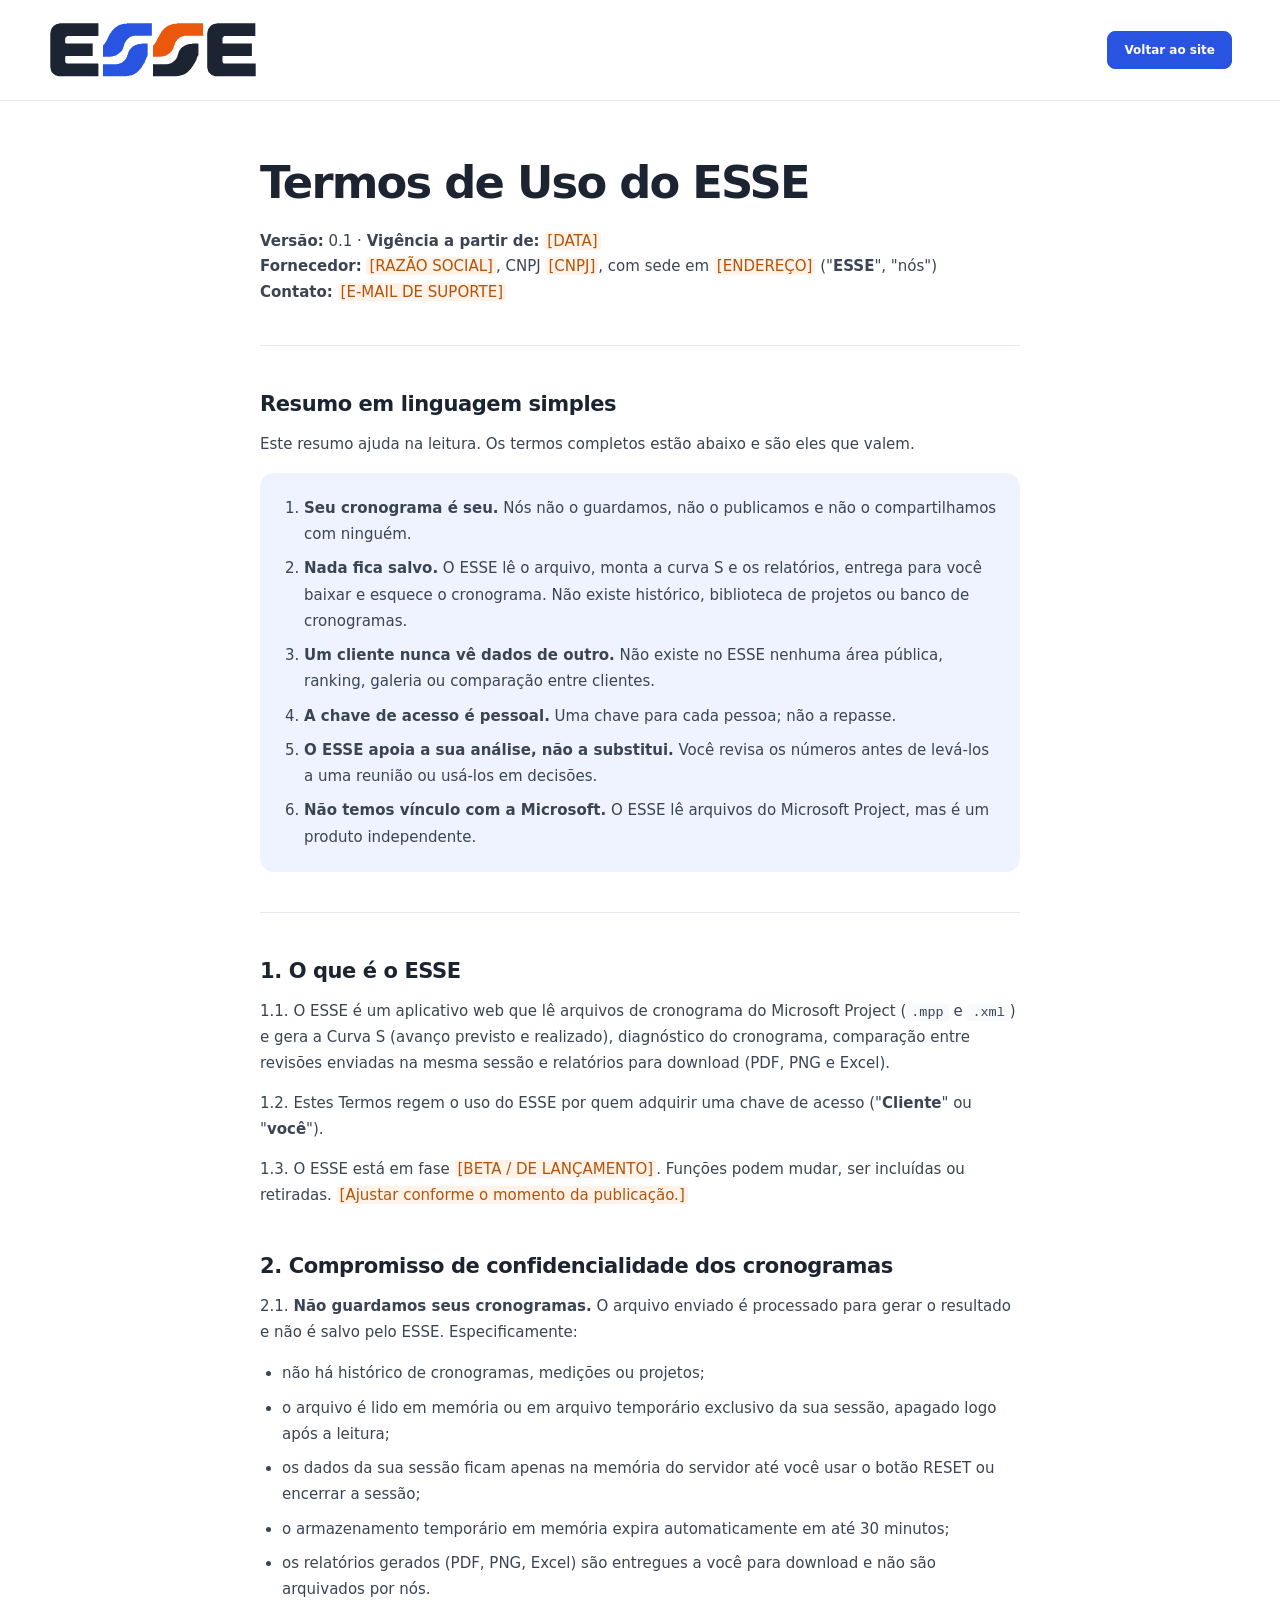
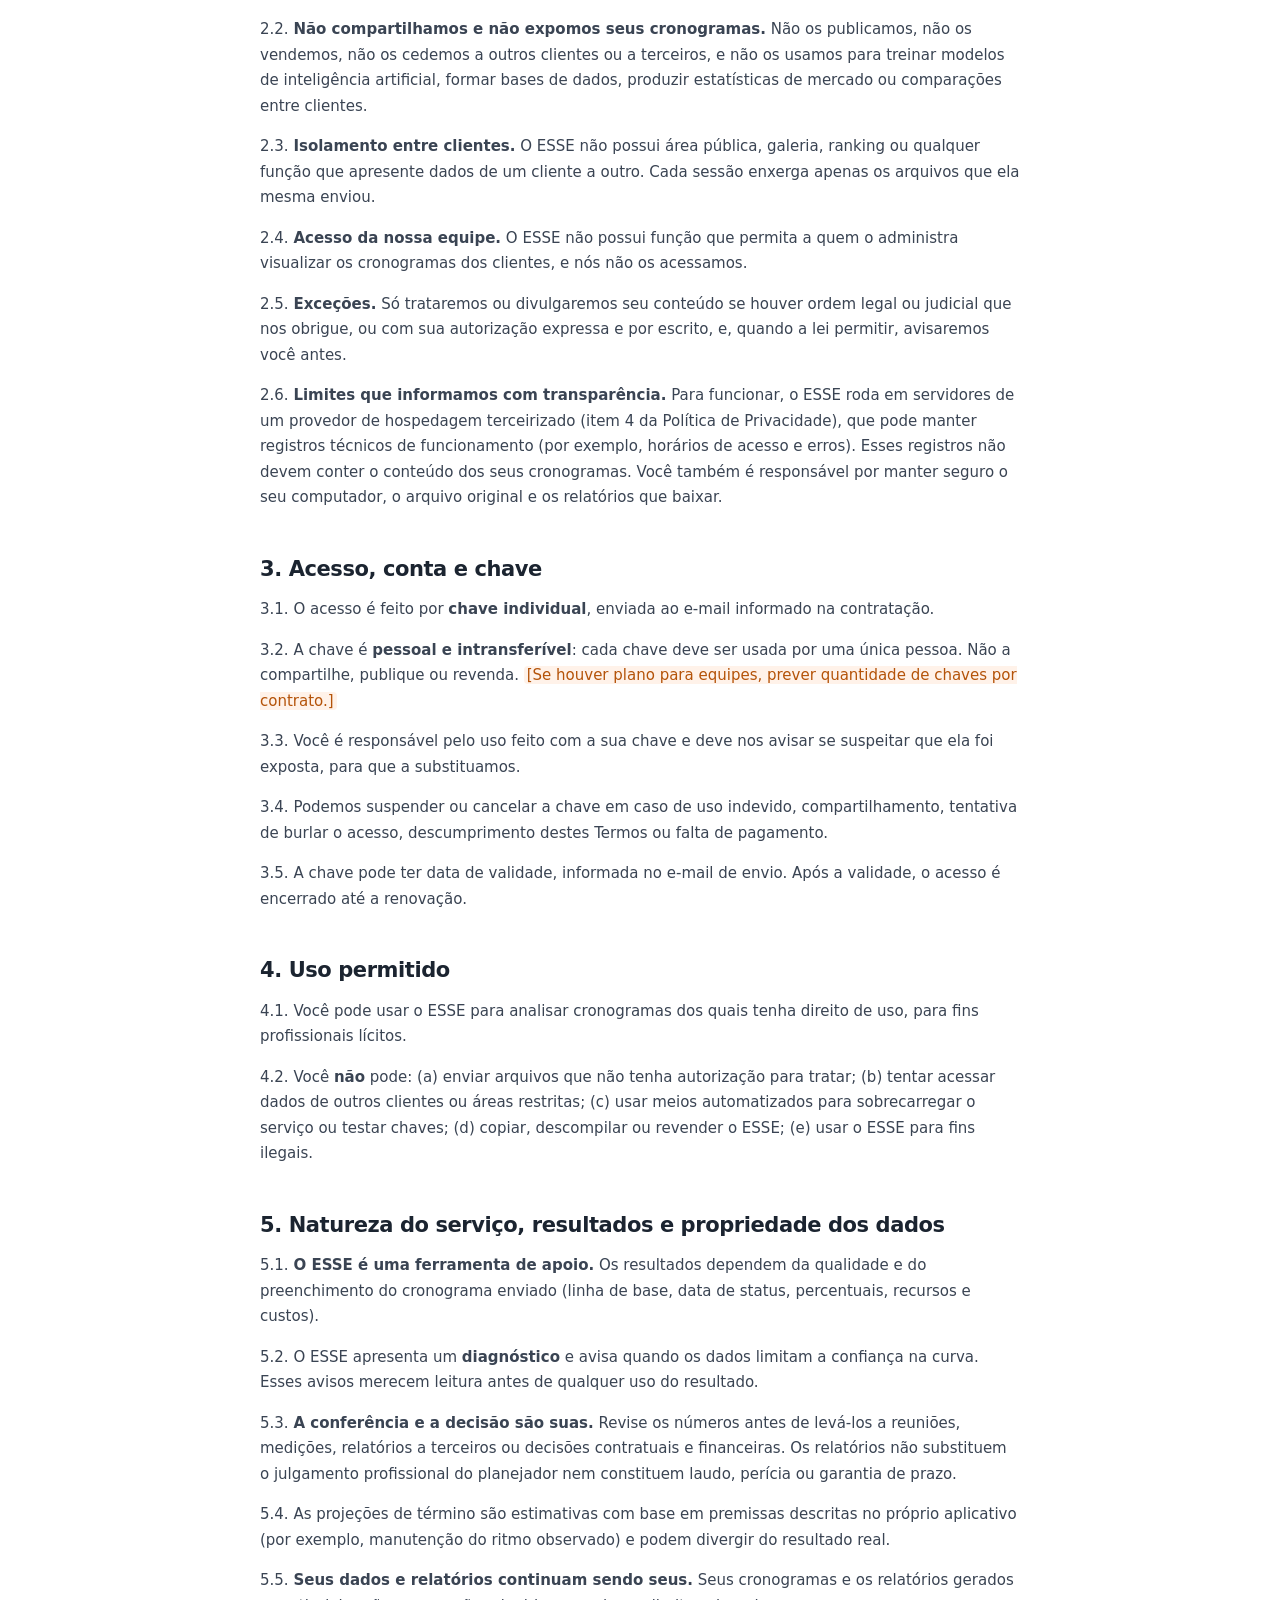
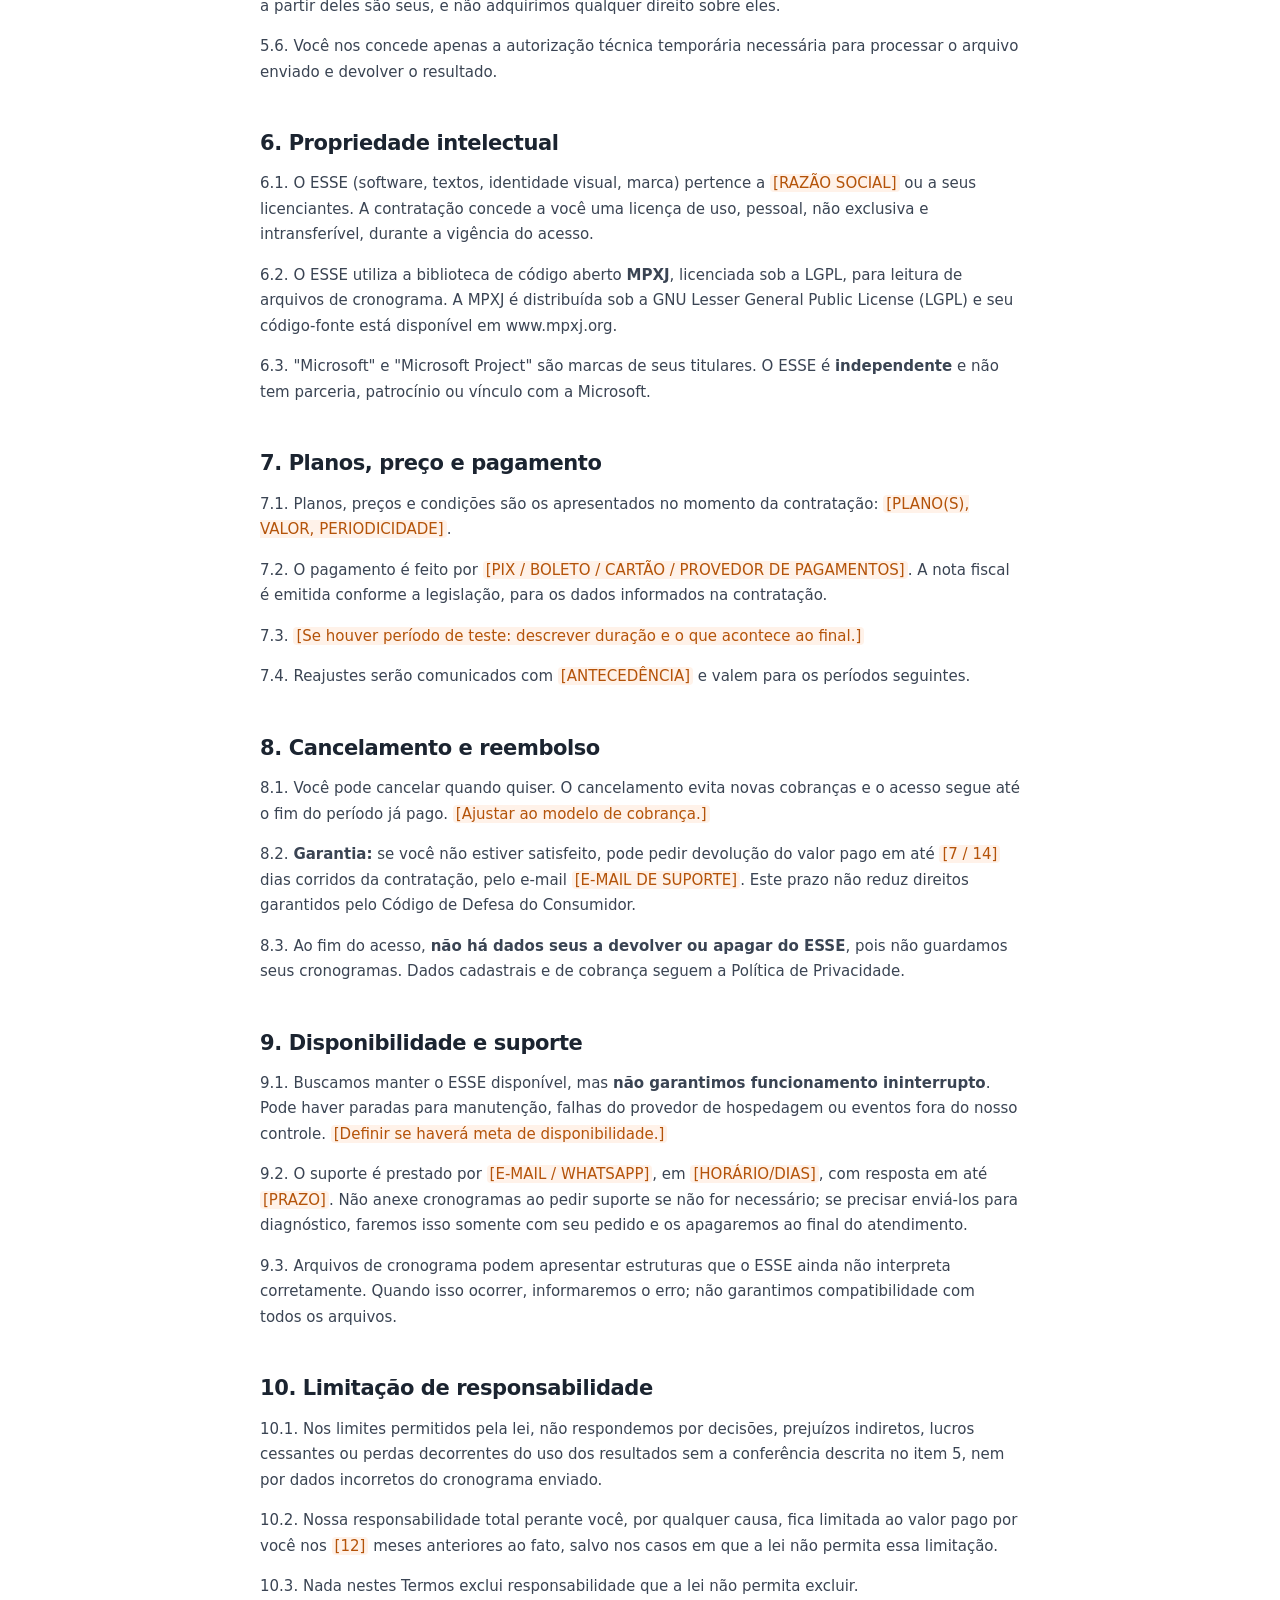
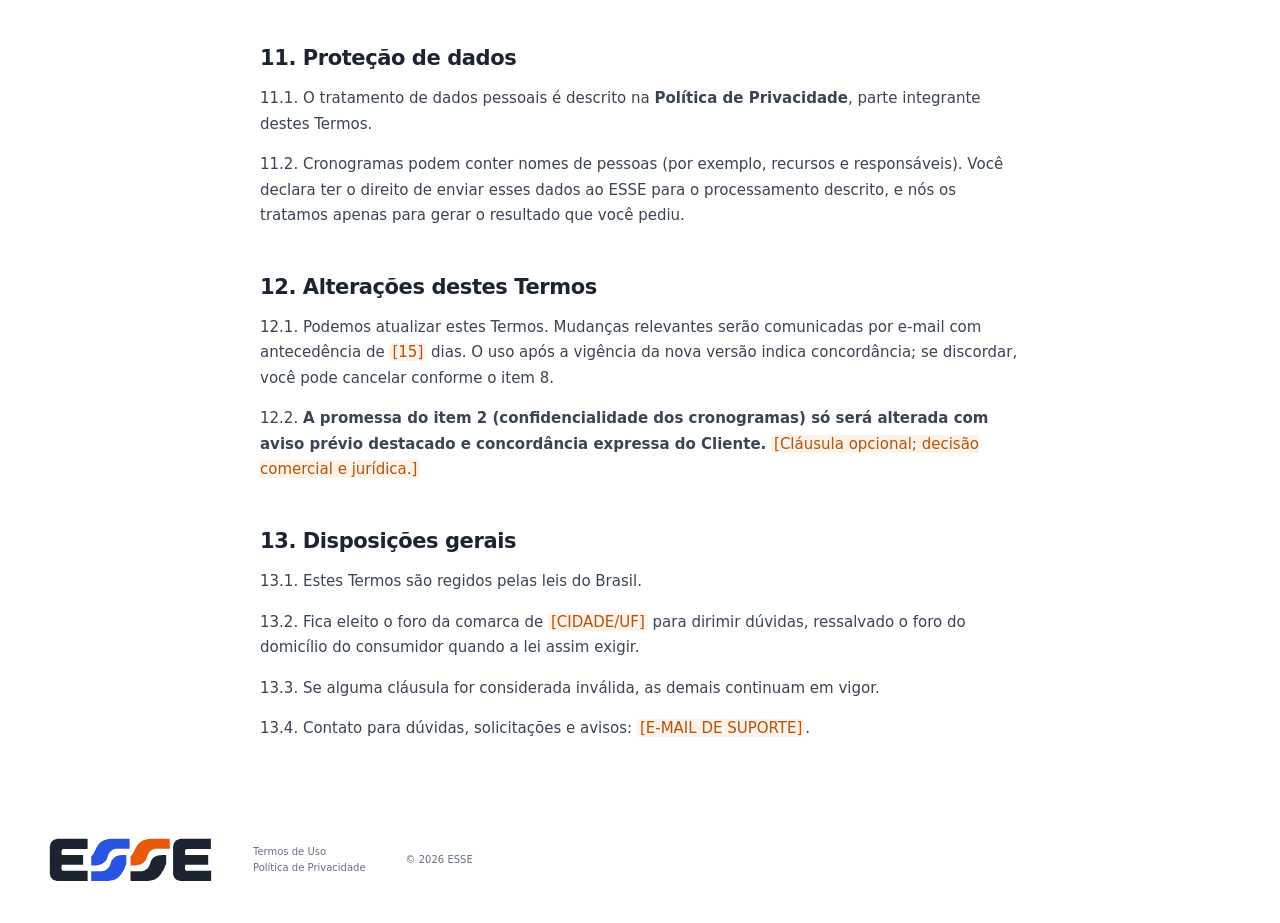
==== termos.html @ 8e887a18 "feat: publica requisitos e paginas juridicas da landing" ====
<!doctype html>
<html lang="pt-BR">
<head>
  <meta charset="utf-8">
  <meta name="viewport" content="width=device-width, initial-scale=1">
  <title>Termos de Uso — ESSE</title>
  <meta name="description" content="Termos de Uso do ESSE. Seus cronogramas não são armazenados nem compartilhados.">
  <meta name="theme-color" content="#2954E1">
  <link rel="icon" href="assets/favicon.svg" type="image/svg+xml">
  <link rel="stylesheet" href="assets/brand.css">
  <link rel="stylesheet" href="styles.css">
</head>
<body>
<a class="skip-link" href="#conteudo">Pular para o conteúdo</a>
<header class="site-header">
  <div class="wrap nav-row">
    <a href="index.html" class="brand" aria-label="ESSE, página inicial"><img src="assets/logo.svg" alt="ESSE" width="130" height="34"></a>
    <a class="button button-small" href="index.html">Voltar ao site</a>
  </div>
</header>
<main id="conteudo" class="wrap legal">
<!-- Gerado por juridico/gerar_paginas.py a partir de juridico/termos-de-uso.md. Não edite aqui. -->
<h1>Termos de Uso do ESSE</h1>
<p><strong>Versão:</strong> 0.1 · <strong>Vigência a partir de:</strong> <mark class="pendente">[DATA]</mark><br><strong>Fornecedor:</strong> <mark class="pendente">[RAZÃO SOCIAL]</mark>, CNPJ <mark class="pendente">[CNPJ]</mark>, com sede em <mark class="pendente">[ENDEREÇO]</mark> ("<strong>ESSE</strong>", "nós")<br><strong>Contato:</strong> <mark class="pendente">[E-MAIL DE SUPORTE]</mark></p>
<hr>
<h2>Resumo em linguagem simples</h2>
<p>Este resumo ajuda na leitura. Os termos completos estão abaixo e são eles que valem.</p>
<ol><li><strong>Seu cronograma é seu.</strong> Nós não o guardamos, não o publicamos e não o compartilhamos com ninguém.</li><li><strong>Nada fica salvo.</strong> O ESSE lê o arquivo, monta a curva S e os relatórios, entrega para você baixar e esquece o cronograma. Não existe histórico, biblioteca de projetos ou banco de cronogramas.</li><li><strong>Um cliente nunca vê dados de outro.</strong> Não existe no ESSE nenhuma área pública, ranking, galeria ou comparação entre clientes.</li><li><strong>A chave de acesso é pessoal.</strong> Uma chave para cada pessoa; não a repasse.</li><li><strong>O ESSE apoia a sua análise, não a substitui.</strong> Você revisa os números antes de levá-los a uma reunião ou usá-los em decisões.</li><li><strong>Não temos vínculo com a Microsoft.</strong> O ESSE lê arquivos do Microsoft Project, mas é um produto independente.</li></ol>
<hr>
<h2>1. O que é o ESSE</h2>
<p>1.1. O ESSE é um aplicativo web que lê arquivos de cronograma do Microsoft Project (<code>.mpp</code> e <code>.xml</code>) e gera a Curva S (avanço previsto e realizado), diagnóstico do cronograma, comparação entre revisões enviadas na mesma sessão e relatórios para download (PDF, PNG e Excel).</p>
<p>1.2. Estes Termos regem o uso do ESSE por quem adquirir uma chave de acesso ("<strong>Cliente</strong>" ou "<strong>você</strong>").</p>
<p>1.3. O ESSE está em fase <mark class="pendente">[BETA / DE LANÇAMENTO]</mark>. Funções podem mudar, ser incluídas ou retiradas. <mark class="pendente">[Ajustar conforme o momento da publicação.]</mark></p>
<h2>2. Compromisso de confidencialidade dos cronogramas</h2>
<p>2.1. <strong>Não guardamos seus cronogramas.</strong> O arquivo enviado é processado para gerar o resultado e não é salvo pelo ESSE. Especificamente:</p>
<ul><li>não há histórico de cronogramas, medições ou projetos;</li><li>o arquivo é lido em memória ou em arquivo temporário exclusivo da sua sessão, apagado logo após a leitura;</li><li>os dados da sua sessão ficam apenas na memória do servidor até você usar o botão RESET ou encerrar a sessão;</li><li>o armazenamento temporário em memória expira automaticamente em até 30 minutos;</li><li>os relatórios gerados (PDF, PNG, Excel) são entregues a você para download e não são arquivados por nós.</li></ul>
<p>2.2. <strong>Não compartilhamos e não expomos seus cronogramas.</strong> Não os publicamos, não os vendemos, não os cedemos a outros clientes ou a terceiros, e não os usamos para treinar modelos de inteligência artificial, formar bases de dados, produzir estatísticas de mercado ou comparações entre clientes.</p>
<p>2.3. <strong>Isolamento entre clientes.</strong> O ESSE não possui área pública, galeria, ranking ou qualquer função que apresente dados de um cliente a outro. Cada sessão enxerga apenas os arquivos que ela mesma enviou.</p>
<p>2.4. <strong>Acesso da nossa equipe.</strong> O ESSE não possui função que permita a quem o administra visualizar os cronogramas dos clientes, e nós não os acessamos.</p>
<p>2.5. <strong>Exceções.</strong> Só trataremos ou divulgaremos seu conteúdo se houver ordem legal ou judicial que nos obrigue, ou com sua autorização expressa e por escrito, e, quando a lei permitir, avisaremos você antes.</p>
<p>2.6. <strong>Limites que informamos com transparência.</strong> Para funcionar, o ESSE roda em servidores de um provedor de hospedagem terceirizado (item 4 da Política de Privacidade), que pode manter registros técnicos de funcionamento (por exemplo, horários de acesso e erros). Esses registros não devem conter o conteúdo dos seus cronogramas. Você também é responsável por manter seguro o seu computador, o arquivo original e os relatórios que baixar.</p>
<h2>3. Acesso, conta e chave</h2>
<p>3.1. O acesso é feito por <strong>chave individual</strong>, enviada ao e-mail informado na contratação.</p>
<p>3.2. A chave é <strong>pessoal e intransferível</strong>: cada chave deve ser usada por uma única pessoa. Não a compartilhe, publique ou revenda. <mark class="pendente">[Se houver plano para equipes, prever quantidade de chaves por contrato.]</mark></p>
<p>3.3. Você é responsável pelo uso feito com a sua chave e deve nos avisar se suspeitar que ela foi exposta, para que a substituamos.</p>
<p>3.4. Podemos suspender ou cancelar a chave em caso de uso indevido, compartilhamento, tentativa de burlar o acesso, descumprimento destes Termos ou falta de pagamento.</p>
<p>3.5. A chave pode ter data de validade, informada no e-mail de envio. Após a validade, o acesso é encerrado até a renovação.</p>
<h2>4. Uso permitido</h2>
<p>4.1. Você pode usar o ESSE para analisar cronogramas dos quais tenha direito de uso, para fins profissionais lícitos.</p>
<p>4.2. Você <strong>não</strong> pode: (a) enviar arquivos que não tenha autorização para tratar; (b) tentar acessar dados de outros clientes ou áreas restritas; (c) usar meios automatizados para sobrecarregar o serviço ou testar chaves; (d) copiar, descompilar ou revender o ESSE; (e) usar o ESSE para fins ilegais.</p>
<h2>5. Natureza do serviço, resultados e propriedade dos dados</h2>
<p>5.1. <strong>O ESSE é uma ferramenta de apoio.</strong> Os resultados dependem da qualidade e do preenchimento do cronograma enviado (linha de base, data de status, percentuais, recursos e custos).</p>
<p>5.2. O ESSE apresenta um <strong>diagnóstico</strong> e avisa quando os dados limitam a confiança na curva. Esses avisos merecem leitura antes de qualquer uso do resultado.</p>
<p>5.3. <strong>A conferência e a decisão são suas.</strong> Revise os números antes de levá-los a reuniões, medições, relatórios a terceiros ou decisões contratuais e financeiras. Os relatórios não substituem o julgamento profissional do planejador nem constituem laudo, perícia ou garantia de prazo.</p>
<p>5.4. As projeções de término são estimativas com base em premissas descritas no próprio aplicativo (por exemplo, manutenção do ritmo observado) e podem divergir do resultado real.</p>
<p>5.5. <strong>Seus dados e relatórios continuam sendo seus.</strong> Seus cronogramas e os relatórios gerados a partir deles são seus, e não adquirimos qualquer direito sobre eles.</p>
<p>5.6. Você nos concede apenas a autorização técnica temporária necessária para processar o arquivo enviado e devolver o resultado.</p>
<h2>6. Propriedade intelectual</h2>
<p>6.1. O ESSE (software, textos, identidade visual, marca) pertence a <mark class="pendente">[RAZÃO SOCIAL]</mark> ou a seus licenciantes. A contratação concede a você uma licença de uso, pessoal, não exclusiva e intransferível, durante a vigência do acesso.</p>
<p>6.2. O ESSE utiliza a biblioteca de código aberto <strong>MPXJ</strong>, licenciada sob a LGPL, para leitura de arquivos de cronograma. A MPXJ é distribuída sob a GNU Lesser General Public License (LGPL) e seu código-fonte está disponível em www.mpxj.org.</p>
<p>6.3. "Microsoft" e "Microsoft Project" são marcas de seus titulares. O ESSE é <strong>independente</strong> e não tem parceria, patrocínio ou vínculo com a Microsoft.</p>
<h2>7. Planos, preço e pagamento</h2>
<p>7.1. Planos, preços e condições são os apresentados no momento da contratação: <mark class="pendente">[PLANO(S), VALOR, PERIODICIDADE]</mark>.</p>
<p>7.2. O pagamento é feito por <mark class="pendente">[PIX / BOLETO / CARTÃO / PROVEDOR DE PAGAMENTOS]</mark>. A nota fiscal é emitida conforme a legislação, para os dados informados na contratação.</p>
<p>7.3. <mark class="pendente">[Se houver período de teste: descrever duração e o que acontece ao final.]</mark></p>
<p>7.4. Reajustes serão comunicados com <mark class="pendente">[ANTECEDÊNCIA]</mark> e valem para os períodos seguintes.</p>
<h2>8. Cancelamento e reembolso</h2>
<p>8.1. Você pode cancelar quando quiser. O cancelamento evita novas cobranças e o acesso segue até o fim do período já pago. <mark class="pendente">[Ajustar ao modelo de cobrança.]</mark></p>
<p>8.2. <strong>Garantia:</strong> se você não estiver satisfeito, pode pedir devolução do valor pago em até <mark class="pendente">[7 / 14]</mark> dias corridos da contratação, pelo e-mail <mark class="pendente">[E-MAIL DE SUPORTE]</mark>. Este prazo não reduz direitos garantidos pelo Código de Defesa do Consumidor.</p>
<p>8.3. Ao fim do acesso, <strong>não há dados seus a devolver ou apagar do ESSE</strong>, pois não guardamos seus cronogramas. Dados cadastrais e de cobrança seguem a Política de Privacidade.</p>
<h2>9. Disponibilidade e suporte</h2>
<p>9.1. Buscamos manter o ESSE disponível, mas <strong>não garantimos funcionamento ininterrupto</strong>. Pode haver paradas para manutenção, falhas do provedor de hospedagem ou eventos fora do nosso controle. <mark class="pendente">[Definir se haverá meta de disponibilidade.]</mark></p>
<p>9.2. O suporte é prestado por <mark class="pendente">[E-MAIL / WHATSAPP]</mark>, em <mark class="pendente">[HORÁRIO/DIAS]</mark>, com resposta em até <mark class="pendente">[PRAZO]</mark>. Não anexe cronogramas ao pedir suporte se não for necessário; se precisar enviá-los para diagnóstico, faremos isso somente com seu pedido e os apagaremos ao final do atendimento.</p>
<p>9.3. Arquivos de cronograma podem apresentar estruturas que o ESSE ainda não interpreta corretamente. Quando isso ocorrer, informaremos o erro; não garantimos compatibilidade com todos os arquivos.</p>
<h2>10. Limitação de responsabilidade</h2>
<p>10.1. Nos limites permitidos pela lei, não respondemos por decisões, prejuízos indiretos, lucros cessantes ou perdas decorrentes do uso dos resultados sem a conferência descrita no item 5, nem por dados incorretos do cronograma enviado.</p>
<p>10.2. Nossa responsabilidade total perante você, por qualquer causa, fica limitada ao valor pago por você nos <mark class="pendente">[12]</mark> meses anteriores ao fato, salvo nos casos em que a lei não permita essa limitação.</p>
<p>10.3. Nada nestes Termos exclui responsabilidade que a lei não permita excluir.</p>
<h2>11. Proteção de dados</h2>
<p>11.1. O tratamento de dados pessoais é descrito na <strong>Política de Privacidade</strong>, parte integrante destes Termos.</p>
<p>11.2. Cronogramas podem conter nomes de pessoas (por exemplo, recursos e responsáveis). Você declara ter o direito de enviar esses dados ao ESSE para o processamento descrito, e nós os tratamos apenas para gerar o resultado que você pediu.</p>
<h2>12. Alterações destes Termos</h2>
<p>12.1. Podemos atualizar estes Termos. Mudanças relevantes serão comunicadas por e-mail com antecedência de <mark class="pendente">[15]</mark> dias. O uso após a vigência da nova versão indica concordância; se discordar, você pode cancelar conforme o item 8.</p>
<p>12.2. <strong>A promessa do item 2 (confidencialidade dos cronogramas) só será alterada com aviso prévio destacado e concordância expressa do Cliente.</strong> <mark class="pendente">[Cláusula opcional; decisão comercial e jurídica.]</mark></p>
<h2>13. Disposições gerais</h2>
<p>13.1. Estes Termos são regidos pelas leis do Brasil.</p>
<p>13.2. Fica eleito o foro da comarca de <mark class="pendente">[CIDADE/UF]</mark> para dirimir dúvidas, ressalvado o foro do domicílio do consumidor quando a lei assim exigir.</p>
<p>13.3. Se alguma cláusula for considerada inválida, as demais continuam em vigor.</p>
<p>13.4. Contato para dúvidas, solicitações e avisos: <mark class="pendente">[E-MAIL DE SUPORTE]</mark>.</p>
</main>
<footer class="wrap site-footer"><a href="index.html" aria-label="ESSE, página inicial"><img src="assets/logo.svg" width="115" height="30" alt="ESSE"></a><p><a href="termos.html">Termos de Uso</a><br><a href="privacidade.html">Política de Privacidade</a></p><span>© 2026 ESSE</span></footer>
</body>
</html>
---- assets/brand.css ----
:root {
  --esse-blue: #2954E1;
  --esse-orange: #EA580C;
  --esse-graphite: #1B2430;
  --esse-white: #FFFFFF;

  --esse-bg: #F7F9FC;
  --esse-surface: #FFFFFF;
  --esse-surface-subtle: #F9FAFB;
  --esse-border: #E6EAF0;

  --esse-text: #1B2430;
  --esse-text-secondary: #667085;
  --esse-text-muted: #98A2B3;

  --esse-blue-soft: #EEF3FF;
  --esse-orange-soft: #FFF2E9;

  --esse-success: #15803D;
  --esse-warning: #B45309;
  --esse-danger: #B42318;

  --esse-radius-sm: 8px;
  --esse-radius-md: 12px;
  --esse-radius-lg: 16px;
  --esse-radius-xl: 20px;

  --esse-shadow-sm: 0 1px 2px rgba(27, 36, 48, .06);
  --esse-shadow-md: 0 8px 24px rgba(27, 36, 48, .08);
  --esse-focus-ring: 0 0 0 3px rgba(41, 84, 225, .18);

  --esse-font-sans: Inter, ui-sans-serif, system-ui, -apple-system, BlinkMacSystemFont, "Segoe UI", sans-serif;
}
---- styles.css ----
:root{--blue:#2954e1;--orange:#ea580c;--ink:#1b2430;--muted:#667085;--border:#e6eaf0;--soft:#f7f9fc;--plan:#2954e1;--real:#ea580c;font-family:Inter,ui-sans-serif,system-ui,-apple-system,BlinkMacSystemFont,"Segoe UI",sans-serif;color:var(--ink);font-synthesis:none}
*{box-sizing:border-box}html{scroll-behavior:smooth;scroll-padding-top:100px}body{margin:0;background:#fff}a{color:inherit;text-decoration:none}button,input{font:inherit}button,a,summary{-webkit-tap-highlight-color:transparent}button{cursor:pointer}img{display:block;max-width:100%}button{border:0}p{line-height:1.7}h1,h2,h3,p{margin-top:0}h1,h2,h3{font-weight:650}h1,h2{letter-spacing:-.052em}h2{font-size:clamp(2.15rem,3.2vw,3.1rem);line-height:1.13;margin-bottom:24px}h3{letter-spacing:-.025em;font-size:1.15rem;line-height:1.4}em{font-style:normal;color:var(--blue)}.wrap{width:min(1200px,calc(100% - 96px));margin-inline:auto}.section-pad{padding-block:104px}.eyebrow{font-size:10px;font-weight:750;letter-spacing:.18em;line-height:1.6;margin-bottom:24px}.muted{color:#818b99}.orange{color:var(--orange)}.section-intro{font-size:16px;color:var(--muted);max-width:450px}.button{display:inline-flex;align-items:center;justify-content:center;gap:28px;padding:16px 23px;background:var(--blue);color:white;font-size:14px;font-weight:600;border:1px solid var(--blue);border-radius:8px;white-space:nowrap;transition:background .18s,transform .18s}.button:hover{background:#2146c1;transform:translateY(-2px)}.button span{font-size:18px;font-weight:400}.button-small{font-size:12px;padding:11px 16px;gap:18px}.text-link{font-size:14px;font-weight:600;display:inline-flex;gap:20px;align-items:center}.text-link:hover{color:var(--blue)}.text-link span{font-size:19px}.actions{display:flex;align-items:center;gap:26px}.skip-link{position:fixed;top:-70px;left:16px;padding:12px;background:var(--ink);color:#fff;z-index:100}.skip-link:focus{top:10px}:focus-visible{outline:3px solid #7a98fa;outline-offset:4px}
.site-header{position:sticky;top:0;z-index:20;background:#fff;border-bottom:1px solid var(--border)}.nav-row{min-height:88px;display:flex;align-items:center;gap:35px}.brand{margin-right:auto}.brand img{width:130px;height:auto}nav{display:flex;gap:30px;align-items:center;margin-right:26px}nav a{font-size:12px;font-weight:500;color:#566170}nav a:hover{color:var(--blue)}.menu-toggle{display:none}
.hero{display:grid;grid-template-columns:1fr 1.1fr;gap:60px;align-items:center;padding-top:100px;padding-bottom:100px}.hero .eyebrow{display:flex;align-items:center;gap:12px}.little-line{width:23px;height:3px;background:var(--blue)}h1{font-size:clamp(2.8rem,4.15vw,4.05rem);line-height:1.09;margin-bottom:26px}.lead{font-size:16px;line-height:1.8;color:var(--muted);max-width:450px;margin-bottom:30px}.hero-footnote{font-size:11px;color:var(--muted);margin:20px 0 0}.hero-visual{position:relative;border:1px solid var(--border);border-radius:14px;box-shadow:0 24px 75px -40px #1b243054;background:#fff;margin-top:7px}.visual-top{border-bottom:1px solid var(--border);padding:17px 22px;display:flex;gap:8px;align-items:center;font-size:9px;letter-spacing:.1em;font-weight:650;color:#68768a}.project-dot{width:6px;height:6px;border-radius:100%;background:var(--blue)}.live-label{margin-left:auto;font-size:10px;font-weight:400;letter-spacing:0;background:#f1f4fa;padding:4px 10px;border-radius:5px}.visual-title{display:flex;justify-content:space-between;padding:23px 22px 16px;font-weight:650;font-size:14px}.visual-title small{font-size:9px;font-weight:400;color:var(--muted)}.hero-kpis{display:flex;padding:0 22px;gap:40px}.hero-kpis span{font-size:10px;display:block;color:var(--muted);margin-bottom:5px}.hero-kpis b{font-weight:600;font-size:26px;letter-spacing:-.04em}.hero-kpis small{font-size:14px;font-weight:450}.hero-chart{width:100%;display:block;padding:18px 15px 0}.chart-grid path,.chart-grid line{stroke:#e9edf3;fill:none}.chart-labels{font-size:11px;fill:#8a94a3}.planned-stroke,.actual-stroke,.forecast-stroke{fill:none;stroke-width:3;stroke-linecap:round;stroke-linejoin:round}.planned-stroke{stroke:var(--blue)}.actual-stroke,.forecast-stroke{stroke:var(--orange)}.forecast-stroke{stroke-dasharray:6 6}.status-stroke{stroke:#97a3b4;stroke-width:1.2;stroke-dasharray:3 4}.chart-legend{display:flex;gap:23px;justify-content:center;font-size:10px;color:var(--muted);padding:14px}.chart-legend span{display:inline-flex;align-items:center;gap:6px}.chart-legend span:before{content:"";width:15px;border-top:2px solid var(--blue)}.chart-legend .legend-actual:before{border-color:var(--orange)}.chart-legend .legend-forecast:before{border-top:2px dashed var(--orange)}.visual-bottom{border-top:1px solid var(--border);padding:15px 22px;font-size:10px;display:flex;justify-content:space-between;color:var(--muted)}.visual-bottom>span:last-child{color:var(--blue)}.floating-note{position:absolute;bottom:-33px;right:24px;display:flex;gap:13px;align-items:center;background:#fff;border:1px solid var(--border);box-shadow:0 10px 30px #1b24300d;border-radius:9px;padding:14px 19px}.note-icon{background:#fff2e9;color:var(--orange);border-radius:7px;font-size:20px;display:grid;place-items:center;width:36px;height:36px}.floating-note strong,.floating-note div span{display:block;font-size:11px}.floating-note div span{color:var(--muted);font-size:10px;margin-top:4px}.audience{display:flex;align-items:center;justify-content:space-between;gap:30px;padding-block:30px;border-top:1px solid var(--border);margin-bottom:45px}.audience>span{font-size:8px;line-height:1.8;letter-spacing:.12em;color:var(--muted);font-weight:650}.audience p{margin:0;color:#6c7583;font-size:17px;letter-spacing:-.025em;font-weight:500}
.problem-section{background:var(--ink);color:#fff}.problem-grid{display:grid;grid-template-columns:1fr 1fr;gap:110px}.problem-section .eyebrow{color:#c0cdff}.problem-section h2{font-size:clamp(2.2rem,3.1vw,3rem)}.problem-section .section-intro{color:#bdc5d0;font-size:14px;max-width:410px}.problem-section .muted{color:#8995a5}.questions article{display:flex;gap:26px;border-bottom:1px solid #ffffff21;padding:25px 0}.questions article:first-child{padding-top:6px}.questions article:last-child{border-bottom:0}.number{font-size:12px;color:#8ca6ff;padding-top:5px;font-variant-numeric:tabular-nums}.questions h3{font-size:17px;margin-bottom:10px}.questions p{font-size:13px;color:#bdc5d0;margin-bottom:0}.section-heading{display:flex;justify-content:space-between;align-items:end;gap:60px;margin-bottom:48px}.section-heading h2{margin:0}.section-heading>p{color:var(--muted);font-size:14px;max-width:400px;margin:0 0 6px}.demo-window{border:1px solid var(--border);border-radius:14px;overflow:hidden;box-shadow:0 18px 55px -28px #1b24302b}.demo-toolbar{background:#f9fafc;border-bottom:1px solid var(--border);padding:16px 25px;display:flex;align-items:center;justify-content:space-between;gap:15px}.demo-toolbar>div{display:flex;align-items:center;gap:12px;font-size:12px;font-weight:600}.pill{font-size:9px;color:var(--muted);padding:5px 8px;border:1px solid var(--border);border-radius:5px;background:white}.demo-body{padding:30px 36px 0}.demo-info{display:flex;justify-content:space-between;align-items:center;gap:20px;margin-bottom:30px}.overline{font-size:8px;letter-spacing:.13em;color:var(--muted);font-weight:600}.demo-info h3{font-size:19px;margin:8px 0 0}.demo-kpis{display:flex;gap:40px}.demo-kpis span{font-size:10px;display:block;color:var(--muted);margin-bottom:6px}.demo-kpis strong{font-size:23px;font-weight:600;letter-spacing:-.03em;display:block;min-width:90px}#demo-chart{display:block;width:100%;height:auto}#demo-area{fill:#ea580c;fill-opacity:.06}.timeline{border-top:1px solid var(--border);padding:20px 0;display:flex;align-items:center;gap:22px;font-size:10px;color:var(--muted);margin-top:10px}.timeline>div{display:flex;gap:9px}.timeline button{border-radius:6px;background:#fff;color:#627089;border:1px solid var(--border);padding:9px 13px;font-size:11px;transition:background .2s,color .2s}.timeline button[aria-pressed=true]{background:var(--blue);border-color:var(--blue);color:white}.timeline button:hover{border-color:var(--blue)}.timeline-tip{margin-left:auto}.demo-disclaimer{font-size:10px;text-align:center;color:var(--muted);margin:17px 0 48px}.feature-notes{display:grid;grid-template-columns:repeat(3,1fr);gap:55px}.feature-icon{font-size:11px;color:var(--blue);font-weight:650}.feature-notes h3{font-size:16px;margin:12px 0 7px}.feature-notes p{color:var(--muted);font-size:13px;margin:0;max-width:290px}
.deliver-section{background:var(--soft)}.deliver-grid{display:grid;grid-template-columns:1.1fr 1fr;gap:100px;align-items:center}.report-stage{padding:30px;background:#e9eef6;border:1px solid #e2e7ef;border-radius:14px}.report-sheet{--plan:var(--blue);--real:var(--orange);background:#fff;padding:32px 28px 15px;box-shadow:0 12px 30px #1b243014;transform:rotate(-2deg);transition:transform .2s}.report-stage:hover .report-sheet{transform:rotate(0deg)}.report-header{display:flex;justify-content:space-between;align-items:center;gap:20px;margin-bottom:35px}.client-logo{color:var(--plan);border-left:3px solid var(--plan);padding-left:8px;font-size:9px;letter-spacing:.14em;line-height:1.25}.client-logo b{font-size:12px}.report-header>span:last-child{font-size:7px;font-weight:600;text-align:right;line-height:1.8;letter-spacing:.05em}.report-header small{font-size:6px;color:var(--muted);font-weight:400}.report-sheet h3{font-size:18px;margin:0 0 5px}.report-sheet>p{font-size:8px;color:var(--muted);margin:0 0 25px}.report-sheet svg{width:100%}.report-plan{stroke:var(--plan);stroke-width:3;fill:none}.report-real,.report-forecast{stroke:var(--real);stroke-width:3;fill:none}.report-forecast{stroke-dasharray:7 5}.report-metrics{display:flex;justify-content:space-between;margin:25px 0 38px;font-size:7px;letter-spacing:.05em;color:var(--muted)}.report-metrics b{display:block;font-size:14px;font-weight:600;color:var(--ink);margin-top:5px;letter-spacing:0}.report-footer{display:flex;justify-content:space-between;align-items:center;border-top:1px solid var(--border);padding-top:12px;font-size:6px;color:var(--muted)}.report-footer img{width:45px}.report-controls{display:flex;align-items:center;justify-content:space-between;margin-top:27px;gap:15px}.report-controls>span{font-size:11px;color:#536078}.report-controls>div{display:flex;gap:8px}.swatch{width:28px;height:28px;border-radius:100%;border:4px solid #e9eef6;outline:1px solid transparent}.swatch[aria-pressed=true]{outline-color:#5b6575}.swatch-blue{background:var(--blue)}.swatch-graphite{background:#334155}.swatch-green{background:#146251}.deliver-copy h2{font-size:clamp(2.05rem,3vw,2.75rem)}.check-list{list-style:none;padding:0;margin:25px 0}.check-list li{font-size:13px;line-height:1.8;padding-left:23px;position:relative;margin-bottom:13px}.check-list li:before{content:"✓";position:absolute;left:0;color:var(--blue);font-weight:700}.small-note{font-size:11px;color:var(--muted);margin-bottom:30px}.steps{display:grid;grid-template-columns:repeat(3,1fr);gap:60px;list-style:none;padding:0;margin:0}.steps li{border-top:1px solid var(--border);padding-top:24px}.steps span{color:var(--blue);font-size:12px;font-weight:600}.steps h3{font-size:17px;margin:20px 0 12px}.steps p{color:var(--muted);font-size:13px;max-width:290px}.transparency{display:flex;align-items:center;gap:30px;border:1px solid var(--border);border-radius:12px;padding:30px 35px;margin-top:60px}.transparency-symbol{flex-shrink:0;display:grid;place-items:center;width:55px;height:55px;color:var(--blue);background:#eef3ff;border-radius:10px;font-size:26px;font-family:Georgia,serif}.transparency h3{font-size:16px;margin-bottom:8px}.transparency p{font-size:12px;color:var(--muted);margin:0;max-width:630px}.transparency-tag{font-size:8px;line-height:1.9;letter-spacing:.1em;color:var(--muted);margin-left:auto;flex-shrink:0}
.plans-section{background:var(--soft)}.plans-heading{text-align:center;max-width:670px;margin:0 auto 50px}.plans-heading>p:last-child{font-size:14px;color:var(--muted)}.plan-cards{display:grid;grid-template-columns:repeat(3,1fr);gap:20px}.plan{display:flex;flex-direction:column;border:1px solid var(--border);border-radius:12px;background:#fff;padding:30px;position:relative}.plan.featured{border:1.5px solid var(--blue);box-shadow:0 12px 40px #2954e10a}.plan-badge{position:absolute;right:20px;top:-12px;background:var(--blue);border-radius:5px;padding:5px 10px;font-size:8px;letter-spacing:.07em;color:white}.plan h3{font-size:20px;margin:0 0 12px}.plan-description{font-size:12px;color:var(--muted);min-height:46px;margin-bottom:28px}.plan-price{font-size:30px;font-weight:600;letter-spacing:-.035em;margin:0;line-height:1.3}.plan-price-note{font-size:10px;color:var(--muted);margin:5px 0 25px}.plan .button{width:100%;background:white;color:var(--ink);border-color:var(--border);font-size:12px;padding:12px;margin-top:auto;gap:15px}.plan .button:hover{border-color:var(--blue);color:var(--blue)}.plan.featured .button{background:var(--blue);color:white;border-color:var(--blue)}.plan-focus{font-size:9px;font-weight:650;letter-spacing:.05em;border-top:1px solid var(--border);padding-top:22px;margin-bottom:15px}.plan ul{list-style:none;padding:0;margin:0 0 25px}.plan li{font-size:12px;color:var(--muted);padding-left:18px;position:relative;margin-bottom:12px;line-height:1.6}.plan li:before{content:"↗";position:absolute;left:0;color:var(--blue);font-size:11px}.plan-notice{font-size:10px;color:var(--muted);text-align:center;max-width:700px;margin:25px auto 0}.faq-section{display:grid;grid-template-columns:.8fr 1.2fr;gap:100px}.faq-list details{border-bottom:1px solid var(--border);padding:20px 0}.faq-list details:first-child{padding-top:0}.faq-list summary{cursor:pointer;list-style:none;display:flex;justify-content:space-between;gap:25px;font-size:14px;font-weight:550;line-height:1.6}.faq-list summary::-webkit-details-marker{display:none}.faq-list summary span{color:var(--blue);font-size:20px;font-weight:400}.faq-list details[open] summary span{transform:rotate(45deg)}.faq-list details p{font-size:13px;color:var(--muted);margin:17px 30px 0 0}.closing{border-radius:15px;background:var(--blue);color:#fff;padding:60px 65px;display:flex;align-items:center;justify-content:space-between;gap:30px;margin-bottom:55px}.closing .eyebrow{color:#dbe3ff}.closing h2{font-size:clamp(2rem,3vw,2.8rem);margin-bottom:20px}.closing p:last-child{color:#dbe3ff;font-size:13px;margin:0}.button-white{background:white;color:var(--blue);border-color:white}.button-white:hover{background:#eef3ff}.site-footer{display:flex;align-items:center;gap:40px;padding-block:0 40px}.site-footer p{font-size:10px;color:var(--muted);line-height:1.6;margin:0}.site-footer>span{margin-left:auto;color:var(--muted);font-size:10px}dialog{width:min(460px,calc(100% - 32px));padding:40px;border:1px solid var(--border);border-radius:14px;color:var(--ink);box-shadow:0 20px 100px #0003}dialog::backdrop{background:#1b243080}dialog h2{font-size:30px}dialog img{margin-bottom:30px}dialog p:not(.eyebrow){font-size:14px;color:var(--muted);margin-bottom:24px}dialog .eyebrow{font-size:8px}.close-dialog{position:absolute;top:12px;right:16px;background:none;font-size:27px;color:var(--muted);width:32px;height:32px}
@media(min-width:1600px){.hero{padding-block:120px}.hero-visual{margin-top:0}}
@media(max-width:1100px){.wrap{width:calc(100% - 64px)}.hero{gap:35px;padding-block:70px 90px}.hero h1{font-size:44px}.lead{font-size:14px}.hero-kpis{gap:30px}.hero-kpis b{font-size:23px}.visual-title{font-size:12px}.visual-title small{font-size:8px}.problem-grid{gap:65px}.deliver-grid{gap:55px}.demo-kpis{gap:25px}.demo-info h3{font-size:17px}.demo-kpis strong{font-size:21px}.transparency-tag{display:none}.plan{padding:25px}.faq-section{gap:55px}nav{gap:22px;margin-right:5px}}
@media(max-width:850px){.nav-row{min-height:75px;gap:22px}nav{gap:18px}.nav-row>.button{font-size:11px;padding:10px 12px;gap:12px}.brand img{width:110px}.hero{grid-template-columns:1fr;gap:55px;padding-top:65px;padding-bottom:70px}.hero-copy{text-align:center}.hero .eyebrow,.hero .actions{justify-content:center}.hero h1{font-size:60px}.lead{max-width:520px;margin-inline:auto;font-size:16px}.hero-visual{width:min(650px,100%);margin-inline:auto}.hero-chart{max-height:310px}.hero-kpis b{font-size:28px}.hero-kpis{gap:60px}.visual-title{font-size:15px}.visual-title small{font-size:10px}.audience{flex-wrap:wrap;justify-content:center;margin-bottom:20px;gap:20px 35px}.audience>span{flex:0 0 100%;text-align:center}.audience>span br{display:none}.audience p{font-size:14px}.section-pad{padding-block:75px}.problem-grid{grid-template-columns:1fr;gap:35px}.problem-section h2 br:nth-child(2){display:none}.problem-section .section-intro{max-width:600px}.questions{display:grid;grid-template-columns:repeat(3,1fr);gap:24px}.questions article{display:block;border-bottom:0;border-top:1px solid #ffffff21;padding-top:20px!important}.questions h3{font-size:15px;margin-top:14px}.questions p{font-size:12px}.section-heading{gap:35px}.section-heading>p{font-size:12px;max-width:270px}.demo-info{display:block}.demo-info h3{margin-bottom:25px}.demo-kpis{justify-content:space-between;gap:18px}.timeline-tip{display:none}.demo-body{padding:25px 22px 0}.feature-notes{gap:30px}.deliver-grid{grid-template-columns:1fr;gap:50px}.report-stage{max-width:560px;width:100%;margin-inline:auto;order:2}.deliver-copy{max-width:580px}.steps{gap:30px}.transparency{padding:25px;gap:20px}.plan-cards{gap:12px}.plan{padding:22px 18px}.plan h3{font-size:18px}.plan-price{font-size:25px}.faq-section{grid-template-columns:1fr;gap:30px}.closing{padding:40px}.closing h2{font-size:33px}.closing .button{font-size:12px;gap:16px;padding:14px 17px}}
@media(max-width:600px){html{scroll-padding-top:90px}.wrap{width:calc(100% - 40px)}.section-pad{padding-block:60px}.nav-row{min-height:70px;gap:14px}.brand img{width:98px}.menu-toggle{display:flex;flex-direction:column;justify-content:center;gap:5px;width:30px;height:36px;background:transparent;order:3;padding:5px}.menu-toggle span{display:block;width:20px;height:1.5px;background:var(--ink)}.nav-row>.button{font-size:10px;padding:9px 11px;gap:10px}.nav-row nav{display:none;position:absolute;top:70px;left:0;right:0;background:white;box-shadow:0 18px 25px #1b24300c;border-bottom:1px solid var(--border);margin:0;padding:20px;flex-direction:column;align-items:stretch;gap:0}.nav-row nav.is-open{display:flex}.nav-row nav a{font-size:14px;padding:12px}.hero{padding-top:45px;gap:40px}.hero h1{font-size:clamp(36px,10vw,52px);margin-bottom:22px}.eyebrow{font-size:8px;letter-spacing:.14em;margin-bottom:21px}.hero .eyebrow{gap:9px}.little-line{width:16px}.lead{font-size:14px;line-height:1.75}.actions{gap:21px}.button{font-size:12px;padding:14px 17px;gap:18px}.text-link{font-size:12px;gap:12px}.hero-footnote{font-size:9px}.visual-top{padding:12px 15px;font-size:8px}.visual-title{font-size:12px;padding:18px 15px 14px;display:block}.visual-title small{font-size:8px;display:block;margin-top:5px}.hero-kpis{padding-inline:15px;gap:0;justify-content:space-between}.hero-kpis b{font-size:23px}.hero-kpis span{font-size:9px}.hero-kpis small{font-size:11px}.hero-chart{padding-inline:5px;padding-top:15px}.chart-legend{font-size:8px;gap:14px;padding:11px}.visual-bottom{padding:12px 15px;font-size:8px}.floating-note{padding:11px 13px;right:10px;bottom:-32px;gap:9px}.floating-note strong{font-size:10px}.floating-note div span{font-size:9px}.note-icon{width:30px;height:30px}.audience{padding-block:25px;gap:14px 23px}.audience p{font-size:12px}.questions{display:block}.questions article{display:flex;gap:20px;padding-block:23px}.questions h3{margin-top:0;font-size:16px}.questions p{font-size:13px}.questions article:last-child{padding-bottom:0}.section-heading{display:block;margin-bottom:30px}.section-heading>p{margin-top:22px;max-width:340px;font-size:13px}.demo-toolbar{padding:13px;align-items:start}.demo-toolbar>div{font-size:10px;gap:7px}.demo-toolbar>div img{width:20px;height:20px}.pill{font-size:7px;max-width:92px;text-align:center;padding:4px}.demo-body{padding:23px 13px 0}.demo-info{margin-bottom:18px}.demo-info h3{font-size:17px}.demo-kpis{gap:12px}.demo-kpis span{font-size:8px;max-width:86px;min-height:24px}.demo-kpis strong{font-size:18px;min-width:0}.demo-window #demo-chart{height:210px}.timeline{display:block;margin-top:0;padding:15px 0}.timeline>span:first-child{display:block;font-size:9px;margin-bottom:10px}.timeline>div{gap:7px;justify-content:space-between}.timeline button{padding:9px 7px;font-size:10px;flex:1}.demo-disclaimer{font-size:9px;margin-bottom:30px}.feature-notes{grid-template-columns:1fr;gap:24px}.feature-notes article{padding-left:37px;position:relative}.feature-icon{position:absolute;left:0;top:3px}.feature-notes h3{margin-top:0}.feature-notes p{max-width:100%}.report-stage{padding:25px 22px}.report-sheet{padding:22px 18px 12px}.report-header{margin-bottom:25px;gap:10px}.report-header>span:last-child{font-size:6px}.report-sheet h3{font-size:16px}.report-sheet>p{font-size:7px}.report-metrics{margin:20px 0 30px}.report-metrics b{font-size:12px}.report-footer{font-size:5px}.report-controls>span{font-size:10px}.swatch{width:26px;height:26px}.steps{grid-template-columns:1fr;gap:25px}.steps li{display:grid;grid-template-columns:30px 1fr;gap:0 17px;padding-top:20px}.steps li>span{grid-row:span 2;line-height:25px}.steps h3{margin:0 0 8px;font-size:16px}.steps p{margin:0;max-width:100%}.transparency{align-items:flex-start;gap:15px;padding:23px 18px;margin-top:40px}.transparency-symbol{width:35px;height:35px;font-size:20px;border-radius:7px}.transparency h3{font-size:14px}.transparency p{font-size:12px}.plan-cards{grid-template-columns:1fr;gap:23px;max-width:420px;margin:auto}.plan{padding:28px}.plan h3{font-size:22px}.plan-description{min-height:0;font-size:13px;max-width:280px}.plan-price{font-size:30px}.plan li{font-size:13px}.plan-focus{font-size:10px}.plan-badge{font-size:9px}.plans-heading{margin-bottom:35px}.plan-notice{font-size:9px}.faq-list summary{font-size:13px;gap:15px}.closing{padding:35px 25px;display:block;margin-bottom:35px}.closing h2{font-size:32px}.closing p:last-child{font-size:12px}.closing .button{margin-top:28px}.site-footer{gap:18px;flex-wrap:wrap;padding-bottom:25px}.site-footer img{width:90px}.site-footer p{font-size:9px}.site-footer>span{font-size:9px}.site-footer>a{flex-shrink:0}dialog{padding:32px 25px}}
@media(prefers-reduced-motion:reduce){html{scroll-behavior:auto}*,*:before,*:after{animation:none!important;transition:none!important}}

/* Marca em destaque, cálculo transparente e preparação para contratação. */
[hidden]{display:none!important}.brand img{width:210px}.nav-row{min-height:100px}.site-footer>a:first-child img{width:165px;height:auto}.customer-link{margin-left:auto;font-size:12px;font-weight:600;color:var(--blue)}.site-footer>span{margin-left:0}
.calculation-section{background:#fff;border-top:1px solid var(--border)}.calculation-lab{border:1px solid var(--border);border-radius:14px;display:grid;grid-template-columns:1.15fr 1fr;overflow:hidden;margin-bottom:40px}.calculation-example{padding:35px}.calculation-example h3{font-size:22px;margin:10px 0 15px}.calculation-example>p{font-size:13px;line-height:1.75;color:var(--muted);max-width:440px}.calculation-table{margin:25px 0}.calculation-table table{width:100%;border-collapse:collapse;text-align:left;font-size:12px}.calculation-table th,.calculation-table td{padding:12px 10px;border-bottom:1px solid var(--border)}.calculation-table thead th{font-size:10px;color:var(--muted);font-weight:500}.calculation-table tbody th{font-size:13px}.calculation-table td:last-child{text-align:right}.calculation-table th:last-child{text-align:right}.editable-row{background:#fff6ef}.calculation-slider label{font-size:12px;font-weight:600;display:block;margin-bottom:15px}.calculation-slider input{accent-color:var(--orange);width:100%;cursor:pointer;margin:0;height:25px}.calculation-slider>div{display:flex;justify-content:space-between;gap:15px;font-size:9px;color:var(--muted);margin-top:4px}.calculation-result{display:flex;flex-direction:column;justify-content:center;padding:40px;background:#f7f9ff;border-left:1px solid var(--border)}.calculation-result .eyebrow{font-size:9px;color:var(--blue);margin-bottom:15px}.calculation-total{font-size:70px;line-height:1.1;font-weight:650;letter-spacing:-.07em;margin-bottom:15px;color:var(--blue)}.calculation-equation{font-size:14px;color:#53627b;margin-bottom:25px;font-variant-numeric:tabular-nums}.contribution-bar{height:24px;display:flex;border-radius:5px;background:#e1e7f3;overflow:hidden}.contribution-a{width:50%;background:var(--blue)}#contribution-b{width:15%;background:var(--orange);transition:width .16s}.contribution-labels{display:flex;gap:20px;font-size:10px;color:var(--muted);margin:12px 0 27px}.contribution-labels b{font-weight:600}.calculation-insight{font-size:13px;line-height:1.8;margin-bottom:15px}.calculation-simple{font-size:11px;color:var(--muted);margin:0}.calculation-explanations{max-width:940px;margin:auto}.calculation-explanations details{border-bottom:1px solid var(--border);padding:22px 0}.calculation-explanations summary{display:flex;gap:20px;cursor:pointer;font-size:16px;font-weight:550;list-style:none;align-items:center}.calculation-explanations summary::-webkit-details-marker{display:none}.calculation-explanations summary>span:last-child{margin-left:auto;font-size:22px;color:var(--blue);font-weight:400}.calculation-explanations details[open] summary>span:last-child{transform:rotate(45deg)}.calculation-step{font-size:11px;color:var(--blue);font-weight:500}.calculation-detail{padding:5px 35px 0}.calculation-detail p{font-size:13px;color:var(--muted);line-height:1.85;margin:17px 0}.calculation-detail strong{color:var(--ink);font-weight:600}.formula{background:#f7f9fc;padding:20px 24px;border-left:3px solid var(--blue);font-size:14px;line-height:2;font-variant-numeric:tabular-nums;border-radius:0 8px 8px 0}.daily-contributions{display:grid;grid-template-columns:repeat(10,1fr);gap:5px;margin:20px 0}.daily-contributions span{background:#eef3ff;color:var(--blue);text-align:center;font-size:12px;padding:14px 0;border-radius:4px}.daily-contributions span:nth-child(-n+5){background:var(--blue);color:white}.status-explanation{display:flex;align-items:center;justify-content:center;gap:30px;padding:25px;background:#f9fafc;border-radius:8px;font-size:12px}.status-explanation b{display:block;color:var(--orange);font-size:22px;letter-spacing:.12em;margin-top:8px}.status-explanation strong{border-left:1px dashed var(--muted);padding:18px;color:var(--muted);font-size:10px}.sr-only{position:absolute;width:1px;height:1px;margin:-1px;padding:0;overflow:hidden;clip:rect(0,0,0,0);white-space:nowrap;border:0}.purchase-steps{list-style:none;counter-reset:purchase;padding:0;margin:25px 0}.purchase-steps li{counter-increment:purchase;display:flex;align-items:center;gap:12px;font-size:12px;margin:13px 0;color:var(--muted)}.purchase-steps li:before{content:counter(purchase);display:grid;place-items:center;background:#eef3ff;color:var(--blue);border-radius:50%;width:24px;height:24px;font-size:10px}dialog .purchase-note{font-size:11px!important;background:var(--soft);padding:14px;border-radius:7px}dialog .button{width:100%;font-size:12px;white-space:normal}dialog .button:disabled{cursor:not-allowed;background:#e7ecf6;color:#65718a;border-color:#e7ecf6;transform:none}.dialog-back{display:block;background:transparent;color:var(--muted);font-size:12px;margin:20px auto 0;padding:5px}
@media(max-width:1100px){.brand img{width:170px}.nav-row{gap:24px}nav{gap:17px}.calculation-example{padding:28px}.calculation-result{padding:30px}.calculation-total{font-size:62px}}
@media(max-width:850px){.nav-row{gap:16px}.brand img{width:140px}nav{gap:12px}nav a{font-size:11px}.calculation-lab{grid-template-columns:1fr}.calculation-result{border-left:0;border-top:1px solid var(--border)}.calculation-total{font-size:64px}.calculation-result{padding:30px}.calculation-result .eyebrow{margin-bottom:10px}.site-footer{gap:25px}.site-footer>a:first-child img{width:135px}}
@media(max-width:600px){.nav-row{min-height:82px;gap:14px}.nav-row nav{top:82px}.brand{min-width:0}.brand img{width:170px;max-width:100%;height:auto}.nav-row>.button{padding:10px 12px;font-size:11px}.calculation-example{padding:25px 19px}.calculation-example h3{font-size:20px}.calculation-table th,.calculation-table td{padding:11px 6px;font-size:11px}.calculation-result{padding:28px 22px}.calculation-total{font-size:62px}.calculation-equation{font-size:12px}.contribution-labels{gap:17px;font-size:9px}.calculation-explanations summary{font-size:14px;gap:12px;line-height:1.6}.calculation-detail{padding:5px 0 0}.calculation-detail p{font-size:12px}.formula{font-size:12px;padding:16px}.status-explanation{gap:12px;padding:17px 12px;font-size:9px}.status-explanation strong{padding:12px;font-size:8px}.status-explanation b{font-size:17px;letter-spacing:0}.calculation-explanations details{padding:18px 0}.daily-contributions{gap:3px}.daily-contributions span{padding:10px 0;font-size:10px}.site-footer>a:first-child img{width:145px}.site-footer>p{margin-left:auto}.customer-link{margin-left:0;font-size:11px}.site-footer>span{margin-left:auto}}
.requirements-grid{display:grid;grid-template-columns:repeat(3,1fr);gap:24px}
.requirement-card{border:1px solid var(--border);border-radius:16px;padding:28px;background:#fff}
.requirement-card h3{font-size:17px;margin:14px 0 0}
.requirement-card .check-list{margin:18px 0}
.requirement-card .small-note{margin:0}
.requirement-tag{font-size:10px;font-weight:750;letter-spacing:.18em;color:var(--blue)}
@media(max-width:850px){.requirements-grid{grid-template-columns:1fr;gap:16px}.requirement-card{padding:22px}}
.legal{max-width:760px;padding-block:56px 80px;font-size:15px;line-height:1.75}
.legal h1{font-size:clamp(2rem,4vw,2.8rem);line-height:1.15;letter-spacing:-.04em;margin:0 0 20px}
.legal h2{font-size:21px;line-height:1.35;letter-spacing:-.02em;margin:44px 0 14px}
.legal p,.legal li{color:#3a4453}
.legal ul,.legal ol{padding-left:22px}
.legal li{margin-bottom:8px}
.legal hr{border:0;border-top:1px solid var(--border);margin:40px 0}
.legal code{font-size:.9em;background:var(--soft);padding:1px 5px;border-radius:4px}
.legal a{color:var(--blue)}
.legal h2:first-of-type+ul,.legal h2:first-of-type+p+ol{background:#eef3ff;border-radius:14px;padding:22px 22px 14px 44px}
.legal-table{overflow-x:auto;margin:18px 0;border:1px solid var(--border);border-radius:12px}
.legal-table table{border-collapse:collapse;width:100%;font-size:13px;line-height:1.55}
.legal-table th,.legal-table td{text-align:left;vertical-align:top;padding:11px 14px;border-bottom:1px solid var(--border)}
.legal-table th{background:var(--soft);font-weight:650}
.legal-table tr:last-child td{border-bottom:0}
.pendente{background:#fff2e9;color:#b45309;border-radius:4px;padding:0 3px}
.site-footer p a{color:inherit}
@media(max-width:600px){.legal{padding-block:32px 56px;font-size:14px}.legal h2{font-size:18px;margin-top:36px}.legal-table table{min-width:520px}}
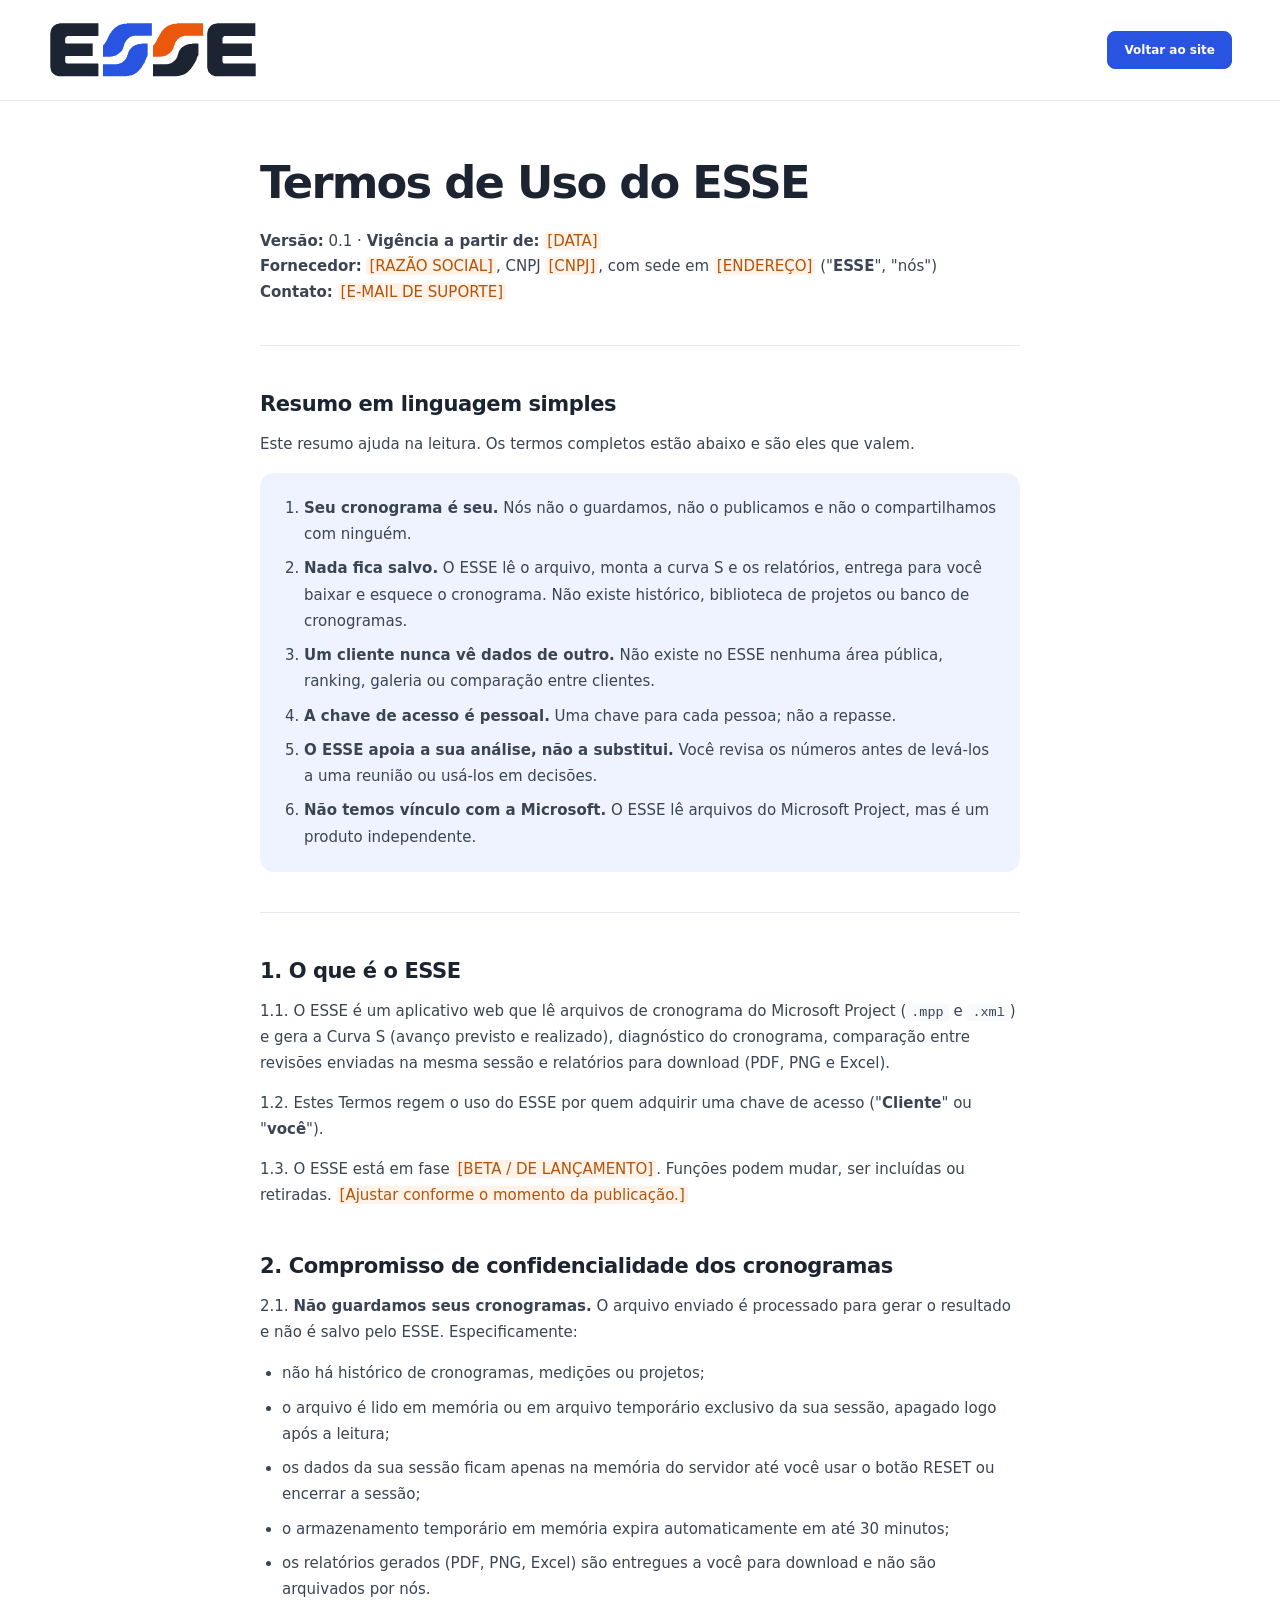
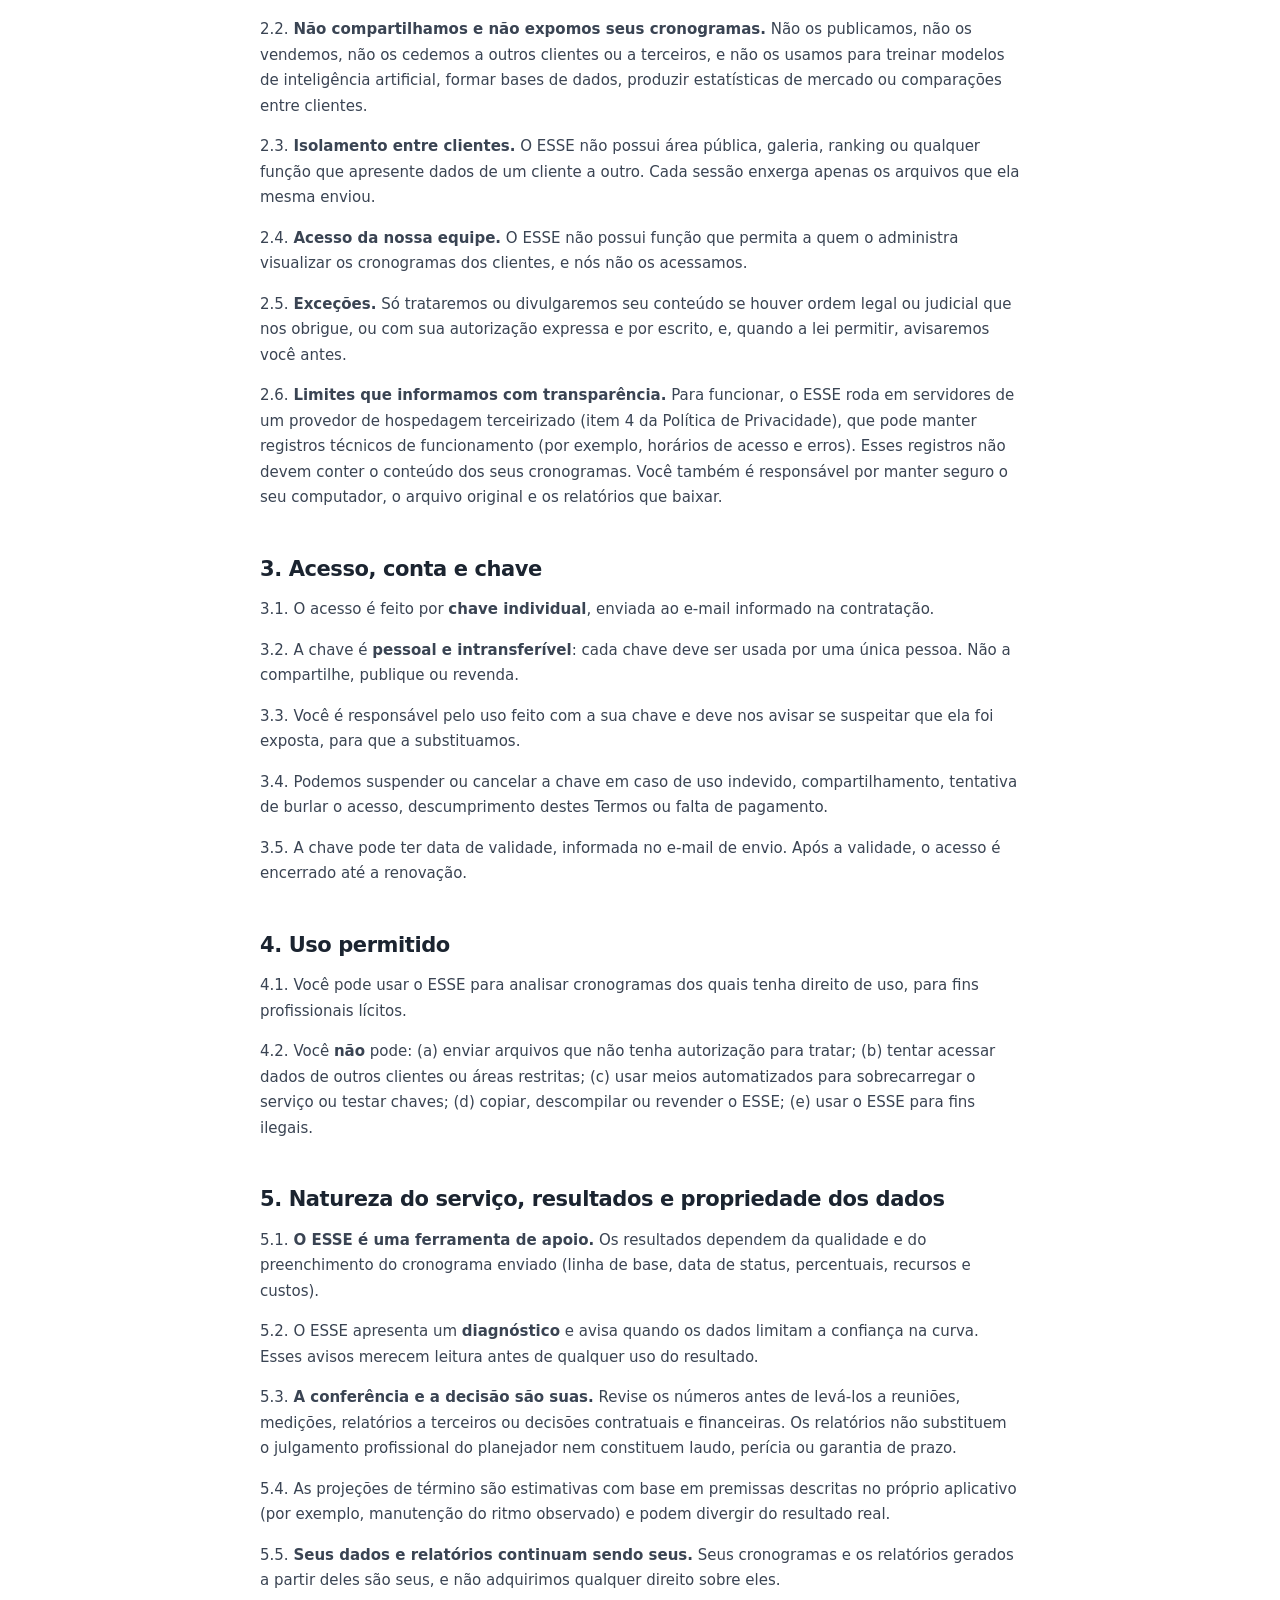
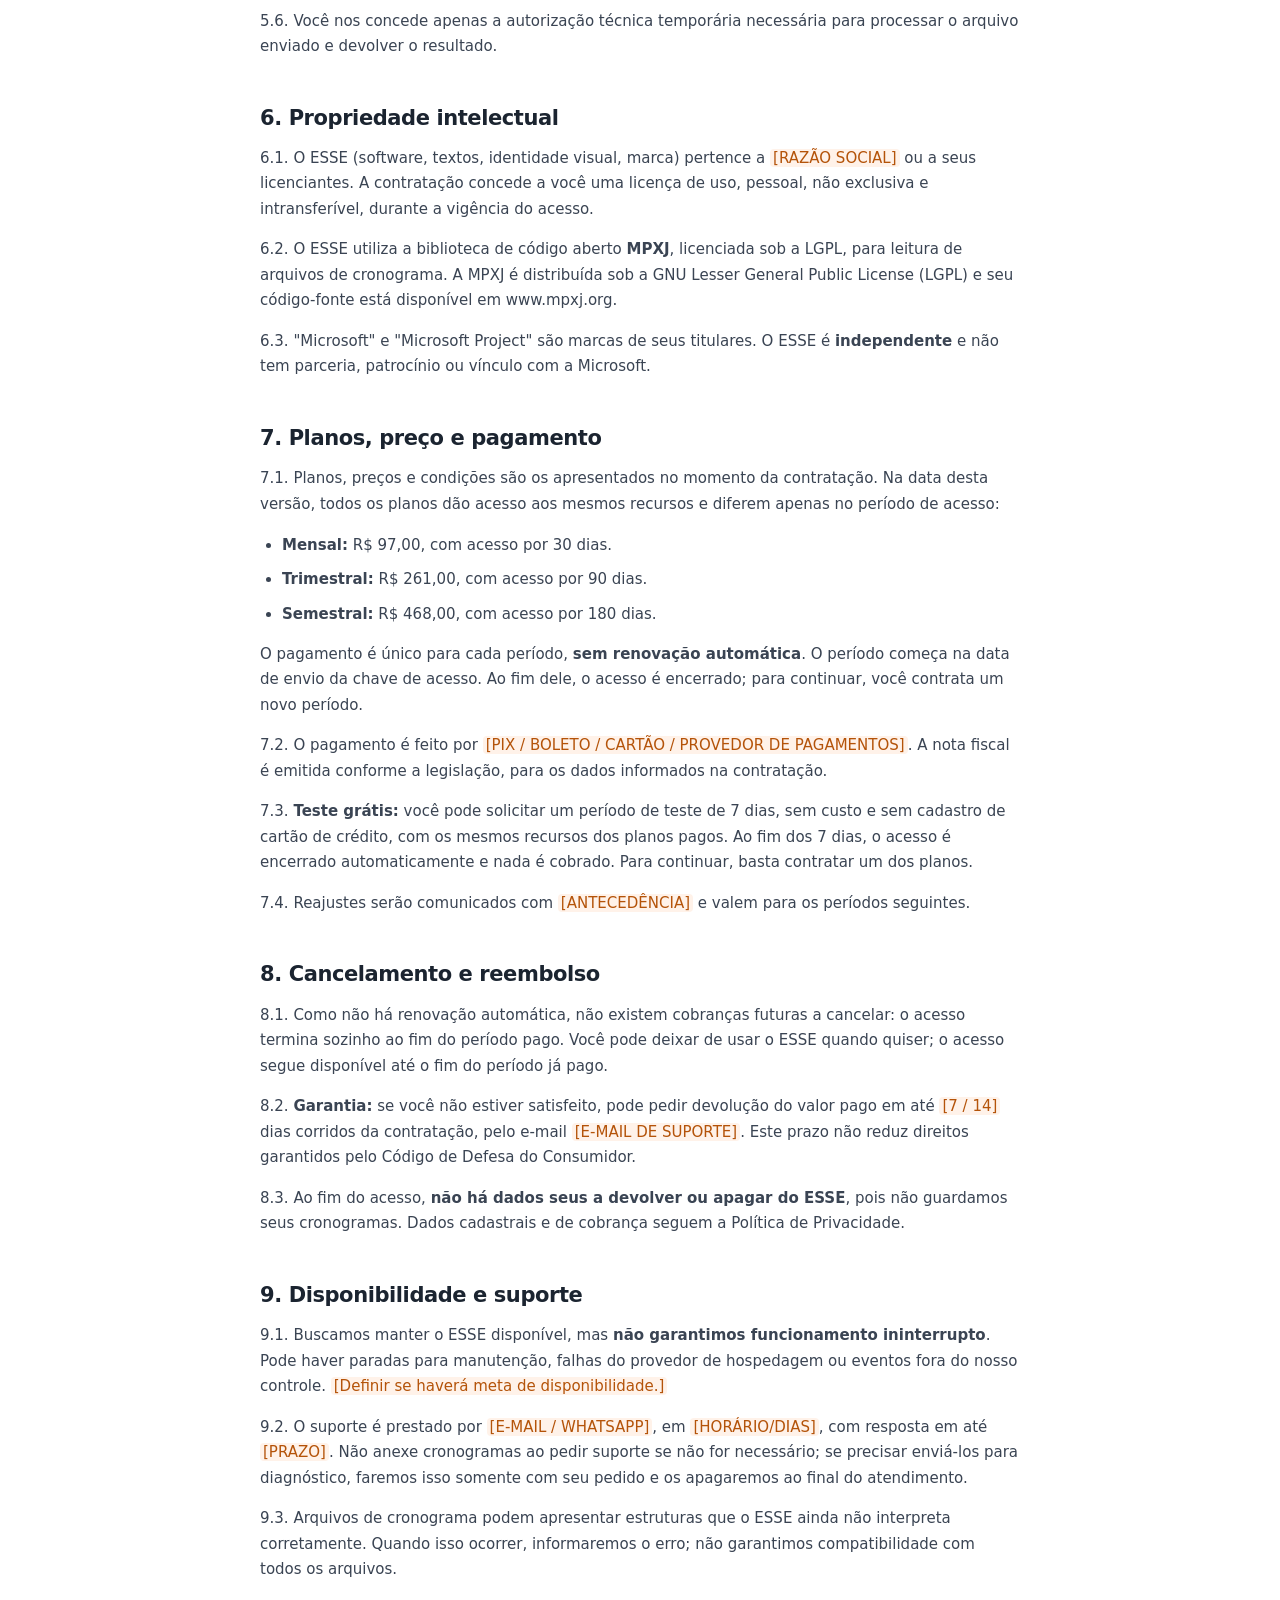
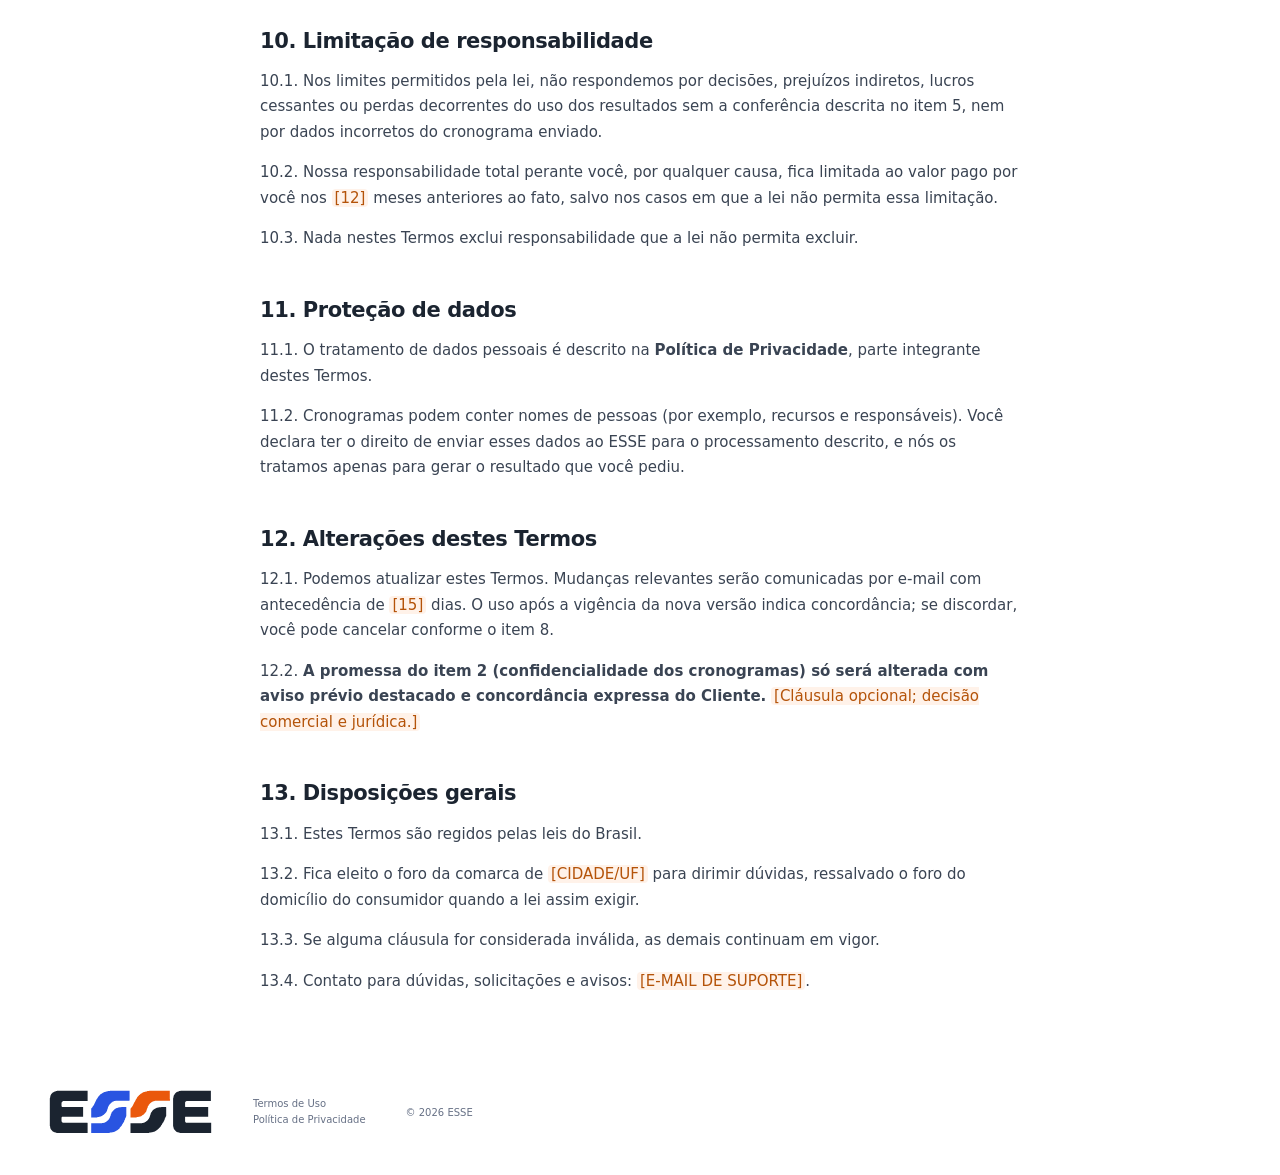
==== commit 6be53d29: "docs: preenche planos, teste gratis e cancelamento nos termos Co-Authored-By: Claude Opus 5.5 <norep" ====
--- a/termos.html
+++ b/termos.html
@@ -41,7 +41,7 @@
 <p>2.6. <strong>Limites que informamos com transparência.</strong> Para funcionar, o ESSE roda em servidores de um provedor de hospedagem terceirizado (item 4 da Política de Privacidade), que pode manter registros técnicos de funcionamento (por exemplo, horários de acesso e erros). Esses registros não devem conter o conteúdo dos seus cronogramas. Você também é responsável por manter seguro o seu computador, o arquivo original e os relatórios que baixar.</p>
 <h2>3. Acesso, conta e chave</h2>
 <p>3.1. O acesso é feito por <strong>chave individual</strong>, enviada ao e-mail informado na contratação.</p>
-<p>3.2. A chave é <strong>pessoal e intransferível</strong>: cada chave deve ser usada por uma única pessoa. Não a compartilhe, publique ou revenda. <mark class="pendente">[Se houver plano para equipes, prever quantidade de chaves por contrato.]</mark></p>
+<p>3.2. A chave é <strong>pessoal e intransferível</strong>: cada chave deve ser usada por uma única pessoa. Não a compartilhe, publique ou revenda.</p>
 <p>3.3. Você é responsável pelo uso feito com a sua chave e deve nos avisar se suspeitar que ela foi exposta, para que a substituamos.</p>
 <p>3.4. Podemos suspender ou cancelar a chave em caso de uso indevido, compartilhamento, tentativa de burlar o acesso, descumprimento destes Termos ou falta de pagamento.</p>
 <p>3.5. A chave pode ter data de validade, informada no e-mail de envio. Após a validade, o acesso é encerrado até a renovação.</p>
@@ -60,12 +60,14 @@
 <p>6.2. O ESSE utiliza a biblioteca de código aberto <strong>MPXJ</strong>, licenciada sob a LGPL, para leitura de arquivos de cronograma. A MPXJ é distribuída sob a GNU Lesser General Public License (LGPL) e seu código-fonte está disponível em www.mpxj.org.</p>
 <p>6.3. "Microsoft" e "Microsoft Project" são marcas de seus titulares. O ESSE é <strong>independente</strong> e não tem parceria, patrocínio ou vínculo com a Microsoft.</p>
 <h2>7. Planos, preço e pagamento</h2>
-<p>7.1. Planos, preços e condições são os apresentados no momento da contratação: <mark class="pendente">[PLANO(S), VALOR, PERIODICIDADE]</mark>.</p>
+<p>7.1. Planos, preços e condições são os apresentados no momento da contratação. Na data desta versão, todos os planos dão acesso aos mesmos recursos e diferem apenas no período de acesso:</p>
+<ul><li><strong>Mensal:</strong> R$ 97,00, com acesso por 30 dias.</li><li><strong>Trimestral:</strong> R$ 261,00, com acesso por 90 dias.</li><li><strong>Semestral:</strong> R$ 468,00, com acesso por 180 dias.</li></ul>
+<p>O pagamento é único para cada período, <strong>sem renovação automática</strong>. O período começa na data de envio da chave de acesso. Ao fim dele, o acesso é encerrado; para continuar, você contrata um novo período.</p>
 <p>7.2. O pagamento é feito por <mark class="pendente">[PIX / BOLETO / CARTÃO / PROVEDOR DE PAGAMENTOS]</mark>. A nota fiscal é emitida conforme a legislação, para os dados informados na contratação.</p>
-<p>7.3. <mark class="pendente">[Se houver período de teste: descrever duração e o que acontece ao final.]</mark></p>
+<p>7.3. <strong>Teste grátis:</strong> você pode solicitar um período de teste de 7 dias, sem custo e sem cadastro de cartão de crédito, com os mesmos recursos dos planos pagos. Ao fim dos 7 dias, o acesso é encerrado automaticamente e nada é cobrado. Para continuar, basta contratar um dos planos.</p>
 <p>7.4. Reajustes serão comunicados com <mark class="pendente">[ANTECEDÊNCIA]</mark> e valem para os períodos seguintes.</p>
 <h2>8. Cancelamento e reembolso</h2>
-<p>8.1. Você pode cancelar quando quiser. O cancelamento evita novas cobranças e o acesso segue até o fim do período já pago. <mark class="pendente">[Ajustar ao modelo de cobrança.]</mark></p>
+<p>8.1. Como não há renovação automática, não existem cobranças futuras a cancelar: o acesso termina sozinho ao fim do período pago. Você pode deixar de usar o ESSE quando quiser; o acesso segue disponível até o fim do período já pago.</p>
 <p>8.2. <strong>Garantia:</strong> se você não estiver satisfeito, pode pedir devolução do valor pago em até <mark class="pendente">[7 / 14]</mark> dias corridos da contratação, pelo e-mail <mark class="pendente">[E-MAIL DE SUPORTE]</mark>. Este prazo não reduz direitos garantidos pelo Código de Defesa do Consumidor.</p>
 <p>8.3. Ao fim do acesso, <strong>não há dados seus a devolver ou apagar do ESSE</strong>, pois não guardamos seus cronogramas. Dados cadastrais e de cobrança seguem a Política de Privacidade.</p>
 <h2>9. Disponibilidade e suporte</h2>
--- a/styles.css
+++ b/styles.css
@@ -4,10 +4,10 @@
 .hero{display:grid;grid-template-columns:1fr 1.1fr;gap:60px;align-items:center;padding-top:100px;padding-bottom:100px}.hero .eyebrow{display:flex;align-items:center;gap:12px}.little-line{width:23px;height:3px;background:var(--blue)}h1{font-size:clamp(2.8rem,4.15vw,4.05rem);line-height:1.09;margin-bottom:26px}.lead{font-size:16px;line-height:1.8;color:var(--muted);max-width:450px;margin-bottom:30px}.hero-footnote{font-size:11px;color:var(--muted);margin:20px 0 0}.hero-visual{position:relative;border:1px solid var(--border);border-radius:14px;box-shadow:0 24px 75px -40px #1b243054;background:#fff;margin-top:7px}.visual-top{border-bottom:1px solid var(--border);padding:17px 22px;display:flex;gap:8px;align-items:center;font-size:9px;letter-spacing:.1em;font-weight:650;color:#68768a}.project-dot{width:6px;height:6px;border-radius:100%;background:var(--blue)}.live-label{margin-left:auto;font-size:10px;font-weight:400;letter-spacing:0;background:#f1f4fa;padding:4px 10px;border-radius:5px}.visual-title{display:flex;justify-content:space-between;padding:23px 22px 16px;font-weight:650;font-size:14px}.visual-title small{font-size:9px;font-weight:400;color:var(--muted)}.hero-kpis{display:flex;padding:0 22px;gap:40px}.hero-kpis span{font-size:10px;display:block;color:var(--muted);margin-bottom:5px}.hero-kpis b{font-weight:600;font-size:26px;letter-spacing:-.04em}.hero-kpis small{font-size:14px;font-weight:450}.hero-chart{width:100%;display:block;padding:18px 15px 0}.chart-grid path,.chart-grid line{stroke:#e9edf3;fill:none}.chart-labels{font-size:11px;fill:#8a94a3}.planned-stroke,.actual-stroke,.forecast-stroke{fill:none;stroke-width:3;stroke-linecap:round;stroke-linejoin:round}.planned-stroke{stroke:var(--blue)}.actual-stroke,.forecast-stroke{stroke:var(--orange)}.forecast-stroke{stroke-dasharray:6 6}.status-stroke{stroke:#97a3b4;stroke-width:1.2;stroke-dasharray:3 4}.chart-legend{display:flex;gap:23px;justify-content:center;font-size:10px;color:var(--muted);padding:14px}.chart-legend span{display:inline-flex;align-items:center;gap:6px}.chart-legend span:before{content:"";width:15px;border-top:2px solid var(--blue)}.chart-legend .legend-actual:before{border-color:var(--orange)}.chart-legend .legend-forecast:before{border-top:2px dashed var(--orange)}.visual-bottom{border-top:1px solid var(--border);padding:15px 22px;font-size:10px;display:flex;justify-content:space-between;color:var(--muted)}.visual-bottom>span:last-child{color:var(--blue)}.floating-note{position:absolute;bottom:-33px;right:24px;display:flex;gap:13px;align-items:center;background:#fff;border:1px solid var(--border);box-shadow:0 10px 30px #1b24300d;border-radius:9px;padding:14px 19px}.note-icon{background:#fff2e9;color:var(--orange);border-radius:7px;font-size:20px;display:grid;place-items:center;width:36px;height:36px}.floating-note strong,.floating-note div span{display:block;font-size:11px}.floating-note div span{color:var(--muted);font-size:10px;margin-top:4px}.audience{display:flex;align-items:center;justify-content:space-between;gap:30px;padding-block:30px;border-top:1px solid var(--border);margin-bottom:45px}.audience>span{font-size:8px;line-height:1.8;letter-spacing:.12em;color:var(--muted);font-weight:650}.audience p{margin:0;color:#6c7583;font-size:17px;letter-spacing:-.025em;font-weight:500}
 .problem-section{background:var(--ink);color:#fff}.problem-grid{display:grid;grid-template-columns:1fr 1fr;gap:110px}.problem-section .eyebrow{color:#c0cdff}.problem-section h2{font-size:clamp(2.2rem,3.1vw,3rem)}.problem-section .section-intro{color:#bdc5d0;font-size:14px;max-width:410px}.problem-section .muted{color:#8995a5}.questions article{display:flex;gap:26px;border-bottom:1px solid #ffffff21;padding:25px 0}.questions article:first-child{padding-top:6px}.questions article:last-child{border-bottom:0}.number{font-size:12px;color:#8ca6ff;padding-top:5px;font-variant-numeric:tabular-nums}.questions h3{font-size:17px;margin-bottom:10px}.questions p{font-size:13px;color:#bdc5d0;margin-bottom:0}.section-heading{display:flex;justify-content:space-between;align-items:end;gap:60px;margin-bottom:48px}.section-heading h2{margin:0}.section-heading>p{color:var(--muted);font-size:14px;max-width:400px;margin:0 0 6px}.demo-window{border:1px solid var(--border);border-radius:14px;overflow:hidden;box-shadow:0 18px 55px -28px #1b24302b}.demo-toolbar{background:#f9fafc;border-bottom:1px solid var(--border);padding:16px 25px;display:flex;align-items:center;justify-content:space-between;gap:15px}.demo-toolbar>div{display:flex;align-items:center;gap:12px;font-size:12px;font-weight:600}.pill{font-size:9px;color:var(--muted);padding:5px 8px;border:1px solid var(--border);border-radius:5px;background:white}.demo-body{padding:30px 36px 0}.demo-info{display:flex;justify-content:space-between;align-items:center;gap:20px;margin-bottom:30px}.overline{font-size:8px;letter-spacing:.13em;color:var(--muted);font-weight:600}.demo-info h3{font-size:19px;margin:8px 0 0}.demo-kpis{display:flex;gap:40px}.demo-kpis span{font-size:10px;display:block;color:var(--muted);margin-bottom:6px}.demo-kpis strong{font-size:23px;font-weight:600;letter-spacing:-.03em;display:block;min-width:90px}#demo-chart{display:block;width:100%;height:auto}#demo-area{fill:#ea580c;fill-opacity:.06}.timeline{border-top:1px solid var(--border);padding:20px 0;display:flex;align-items:center;gap:22px;font-size:10px;color:var(--muted);margin-top:10px}.timeline>div{display:flex;gap:9px}.timeline button{border-radius:6px;background:#fff;color:#627089;border:1px solid var(--border);padding:9px 13px;font-size:11px;transition:background .2s,color .2s}.timeline button[aria-pressed=true]{background:var(--blue);border-color:var(--blue);color:white}.timeline button:hover{border-color:var(--blue)}.timeline-tip{margin-left:auto}.demo-disclaimer{font-size:10px;text-align:center;color:var(--muted);margin:17px 0 48px}.feature-notes{display:grid;grid-template-columns:repeat(3,1fr);gap:55px}.feature-icon{font-size:11px;color:var(--blue);font-weight:650}.feature-notes h3{font-size:16px;margin:12px 0 7px}.feature-notes p{color:var(--muted);font-size:13px;margin:0;max-width:290px}
 .deliver-section{background:var(--soft)}.deliver-grid{display:grid;grid-template-columns:1.1fr 1fr;gap:100px;align-items:center}.report-stage{padding:30px;background:#e9eef6;border:1px solid #e2e7ef;border-radius:14px}.report-sheet{--plan:var(--blue);--real:var(--orange);background:#fff;padding:32px 28px 15px;box-shadow:0 12px 30px #1b243014;transform:rotate(-2deg);transition:transform .2s}.report-stage:hover .report-sheet{transform:rotate(0deg)}.report-header{display:flex;justify-content:space-between;align-items:center;gap:20px;margin-bottom:35px}.client-logo{color:var(--plan);border-left:3px solid var(--plan);padding-left:8px;font-size:9px;letter-spacing:.14em;line-height:1.25}.client-logo b{font-size:12px}.report-header>span:last-child{font-size:7px;font-weight:600;text-align:right;line-height:1.8;letter-spacing:.05em}.report-header small{font-size:6px;color:var(--muted);font-weight:400}.report-sheet h3{font-size:18px;margin:0 0 5px}.report-sheet>p{font-size:8px;color:var(--muted);margin:0 0 25px}.report-sheet svg{width:100%}.report-plan{stroke:var(--plan);stroke-width:3;fill:none}.report-real,.report-forecast{stroke:var(--real);stroke-width:3;fill:none}.report-forecast{stroke-dasharray:7 5}.report-metrics{display:flex;justify-content:space-between;margin:25px 0 38px;font-size:7px;letter-spacing:.05em;color:var(--muted)}.report-metrics b{display:block;font-size:14px;font-weight:600;color:var(--ink);margin-top:5px;letter-spacing:0}.report-footer{display:flex;justify-content:space-between;align-items:center;border-top:1px solid var(--border);padding-top:12px;font-size:6px;color:var(--muted)}.report-footer img{width:45px}.report-controls{display:flex;align-items:center;justify-content:space-between;margin-top:27px;gap:15px}.report-controls>span{font-size:11px;color:#536078}.report-controls>div{display:flex;gap:8px}.swatch{width:28px;height:28px;border-radius:100%;border:4px solid #e9eef6;outline:1px solid transparent}.swatch[aria-pressed=true]{outline-color:#5b6575}.swatch-blue{background:var(--blue)}.swatch-graphite{background:#334155}.swatch-green{background:#146251}.deliver-copy h2{font-size:clamp(2.05rem,3vw,2.75rem)}.check-list{list-style:none;padding:0;margin:25px 0}.check-list li{font-size:13px;line-height:1.8;padding-left:23px;position:relative;margin-bottom:13px}.check-list li:before{content:"✓";position:absolute;left:0;color:var(--blue);font-weight:700}.small-note{font-size:11px;color:var(--muted);margin-bottom:30px}.steps{display:grid;grid-template-columns:repeat(3,1fr);gap:60px;list-style:none;padding:0;margin:0}.steps li{border-top:1px solid var(--border);padding-top:24px}.steps span{color:var(--blue);font-size:12px;font-weight:600}.steps h3{font-size:17px;margin:20px 0 12px}.steps p{color:var(--muted);font-size:13px;max-width:290px}.transparency{display:flex;align-items:center;gap:30px;border:1px solid var(--border);border-radius:12px;padding:30px 35px;margin-top:60px}.transparency-symbol{flex-shrink:0;display:grid;place-items:center;width:55px;height:55px;color:var(--blue);background:#eef3ff;border-radius:10px;font-size:26px;font-family:Georgia,serif}.transparency h3{font-size:16px;margin-bottom:8px}.transparency p{font-size:12px;color:var(--muted);margin:0;max-width:630px}.transparency-tag{font-size:8px;line-height:1.9;letter-spacing:.1em;color:var(--muted);margin-left:auto;flex-shrink:0}
-.plans-section{background:var(--soft)}.plans-heading{text-align:center;max-width:670px;margin:0 auto 50px}.plans-heading>p:last-child{font-size:14px;color:var(--muted)}.plan-cards{display:grid;grid-template-columns:repeat(3,1fr);gap:20px}.plan{display:flex;flex-direction:column;border:1px solid var(--border);border-radius:12px;background:#fff;padding:30px;position:relative}.plan.featured{border:1.5px solid var(--blue);box-shadow:0 12px 40px #2954e10a}.plan-badge{position:absolute;right:20px;top:-12px;background:var(--blue);border-radius:5px;padding:5px 10px;font-size:8px;letter-spacing:.07em;color:white}.plan h3{font-size:20px;margin:0 0 12px}.plan-description{font-size:12px;color:var(--muted);min-height:46px;margin-bottom:28px}.plan-price{font-size:30px;font-weight:600;letter-spacing:-.035em;margin:0;line-height:1.3}.plan-price-note{font-size:10px;color:var(--muted);margin:5px 0 25px}.plan .button{width:100%;background:white;color:var(--ink);border-color:var(--border);font-size:12px;padding:12px;margin-top:auto;gap:15px}.plan .button:hover{border-color:var(--blue);color:var(--blue)}.plan.featured .button{background:var(--blue);color:white;border-color:var(--blue)}.plan-focus{font-size:9px;font-weight:650;letter-spacing:.05em;border-top:1px solid var(--border);padding-top:22px;margin-bottom:15px}.plan ul{list-style:none;padding:0;margin:0 0 25px}.plan li{font-size:12px;color:var(--muted);padding-left:18px;position:relative;margin-bottom:12px;line-height:1.6}.plan li:before{content:"↗";position:absolute;left:0;color:var(--blue);font-size:11px}.plan-notice{font-size:10px;color:var(--muted);text-align:center;max-width:700px;margin:25px auto 0}.faq-section{display:grid;grid-template-columns:.8fr 1.2fr;gap:100px}.faq-list details{border-bottom:1px solid var(--border);padding:20px 0}.faq-list details:first-child{padding-top:0}.faq-list summary{cursor:pointer;list-style:none;display:flex;justify-content:space-between;gap:25px;font-size:14px;font-weight:550;line-height:1.6}.faq-list summary::-webkit-details-marker{display:none}.faq-list summary span{color:var(--blue);font-size:20px;font-weight:400}.faq-list details[open] summary span{transform:rotate(45deg)}.faq-list details p{font-size:13px;color:var(--muted);margin:17px 30px 0 0}.closing{border-radius:15px;background:var(--blue);color:#fff;padding:60px 65px;display:flex;align-items:center;justify-content:space-between;gap:30px;margin-bottom:55px}.closing .eyebrow{color:#dbe3ff}.closing h2{font-size:clamp(2rem,3vw,2.8rem);margin-bottom:20px}.closing p:last-child{color:#dbe3ff;font-size:13px;margin:0}.button-white{background:white;color:var(--blue);border-color:white}.button-white:hover{background:#eef3ff}.site-footer{display:flex;align-items:center;gap:40px;padding-block:0 40px}.site-footer p{font-size:10px;color:var(--muted);line-height:1.6;margin:0}.site-footer>span{margin-left:auto;color:var(--muted);font-size:10px}dialog{width:min(460px,calc(100% - 32px));padding:40px;border:1px solid var(--border);border-radius:14px;color:var(--ink);box-shadow:0 20px 100px #0003}dialog::backdrop{background:#1b243080}dialog h2{font-size:30px}dialog img{margin-bottom:30px}dialog p:not(.eyebrow){font-size:14px;color:var(--muted);margin-bottom:24px}dialog .eyebrow{font-size:8px}.close-dialog{position:absolute;top:12px;right:16px;background:none;font-size:27px;color:var(--muted);width:32px;height:32px}
+.plans-section{background:var(--soft)}.plans-heading{text-align:center;max-width:670px;margin:0 auto 50px}.plans-heading>p:last-child{font-size:14px;color:var(--muted)}.plan-cards{display:grid;grid-template-columns:repeat(4,1fr);gap:20px}.plan{display:flex;flex-direction:column;border:1px solid var(--border);border-radius:12px;background:#fff;padding:30px;position:relative}.plan.featured{border:1.5px solid var(--blue);box-shadow:0 12px 40px #2954e10a}.plan-badge{position:absolute;right:20px;top:-12px;background:var(--blue);border-radius:5px;padding:5px 10px;font-size:8px;letter-spacing:.07em;color:white}.plan h3{font-size:20px;margin:0 0 12px}.plan-description{font-size:12px;color:var(--muted);min-height:46px;margin-bottom:28px}.plan-price{font-size:30px;font-weight:600;letter-spacing:-.035em;margin:0;line-height:1.3}.plan-price-note{font-size:10px;color:var(--muted);margin:5px 0 25px}.plan .button{width:100%;background:white;color:var(--ink);border-color:var(--border);font-size:12px;padding:12px;margin-top:auto;gap:15px}.plan .button:hover{border-color:var(--blue);color:var(--blue)}.plan.featured .button{background:var(--blue);color:white;border-color:var(--blue)}.plan-focus{font-size:9px;font-weight:650;letter-spacing:.05em;border-top:1px solid var(--border);padding-top:22px;margin-bottom:15px}.plan ul{list-style:none;padding:0;margin:0 0 25px}.plan li{font-size:12px;color:var(--muted);padding-left:18px;position:relative;margin-bottom:12px;line-height:1.6}.plan li:before{content:"↗";position:absolute;left:0;color:var(--blue);font-size:11px}.plan-notice{font-size:10px;color:var(--muted);text-align:center;max-width:700px;margin:25px auto 0}.faq-section{display:grid;grid-template-columns:.8fr 1.2fr;gap:100px}.faq-list details{border-bottom:1px solid var(--border);padding:20px 0}.faq-list details:first-child{padding-top:0}.faq-list summary{cursor:pointer;list-style:none;display:flex;justify-content:space-between;gap:25px;font-size:14px;font-weight:550;line-height:1.6}.faq-list summary::-webkit-details-marker{display:none}.faq-list summary span{color:var(--blue);font-size:20px;font-weight:400}.faq-list details[open] summary span{transform:rotate(45deg)}.faq-list details p{font-size:13px;color:var(--muted);margin:17px 30px 0 0}.closing{border-radius:15px;background:var(--blue);color:#fff;padding:60px 65px;display:flex;align-items:center;justify-content:space-between;gap:30px;margin-bottom:55px}.closing .eyebrow{color:#dbe3ff}.closing h2{font-size:clamp(2rem,3vw,2.8rem);margin-bottom:20px}.closing p:last-child{color:#dbe3ff;font-size:13px;margin:0}.button-white{background:white;color:var(--blue);border-color:white}.button-white:hover{background:#eef3ff}.site-footer{display:flex;align-items:center;gap:40px;padding-block:0 40px}.site-footer p{font-size:10px;color:var(--muted);line-height:1.6;margin:0}.site-footer>span{margin-left:auto;color:var(--muted);font-size:10px}dialog{width:min(460px,calc(100% - 32px));padding:40px;border:1px solid var(--border);border-radius:14px;color:var(--ink);box-shadow:0 20px 100px #0003}dialog::backdrop{background:#1b243080}dialog h2{font-size:30px}dialog img{margin-bottom:30px}dialog p:not(.eyebrow){font-size:14px;color:var(--muted);margin-bottom:24px}dialog .eyebrow{font-size:8px}.close-dialog{position:absolute;top:12px;right:16px;background:none;font-size:27px;color:var(--muted);width:32px;height:32px}
 @media(min-width:1600px){.hero{padding-block:120px}.hero-visual{margin-top:0}}
 @media(max-width:1100px){.wrap{width:calc(100% - 64px)}.hero{gap:35px;padding-block:70px 90px}.hero h1{font-size:44px}.lead{font-size:14px}.hero-kpis{gap:30px}.hero-kpis b{font-size:23px}.visual-title{font-size:12px}.visual-title small{font-size:8px}.problem-grid{gap:65px}.deliver-grid{gap:55px}.demo-kpis{gap:25px}.demo-info h3{font-size:17px}.demo-kpis strong{font-size:21px}.transparency-tag{display:none}.plan{padding:25px}.faq-section{gap:55px}nav{gap:22px;margin-right:5px}}
-@media(max-width:850px){.nav-row{min-height:75px;gap:22px}nav{gap:18px}.nav-row>.button{font-size:11px;padding:10px 12px;gap:12px}.brand img{width:110px}.hero{grid-template-columns:1fr;gap:55px;padding-top:65px;padding-bottom:70px}.hero-copy{text-align:center}.hero .eyebrow,.hero .actions{justify-content:center}.hero h1{font-size:60px}.lead{max-width:520px;margin-inline:auto;font-size:16px}.hero-visual{width:min(650px,100%);margin-inline:auto}.hero-chart{max-height:310px}.hero-kpis b{font-size:28px}.hero-kpis{gap:60px}.visual-title{font-size:15px}.visual-title small{font-size:10px}.audience{flex-wrap:wrap;justify-content:center;margin-bottom:20px;gap:20px 35px}.audience>span{flex:0 0 100%;text-align:center}.audience>span br{display:none}.audience p{font-size:14px}.section-pad{padding-block:75px}.problem-grid{grid-template-columns:1fr;gap:35px}.problem-section h2 br:nth-child(2){display:none}.problem-section .section-intro{max-width:600px}.questions{display:grid;grid-template-columns:repeat(3,1fr);gap:24px}.questions article{display:block;border-bottom:0;border-top:1px solid #ffffff21;padding-top:20px!important}.questions h3{font-size:15px;margin-top:14px}.questions p{font-size:12px}.section-heading{gap:35px}.section-heading>p{font-size:12px;max-width:270px}.demo-info{display:block}.demo-info h3{margin-bottom:25px}.demo-kpis{justify-content:space-between;gap:18px}.timeline-tip{display:none}.demo-body{padding:25px 22px 0}.feature-notes{gap:30px}.deliver-grid{grid-template-columns:1fr;gap:50px}.report-stage{max-width:560px;width:100%;margin-inline:auto;order:2}.deliver-copy{max-width:580px}.steps{gap:30px}.transparency{padding:25px;gap:20px}.plan-cards{gap:12px}.plan{padding:22px 18px}.plan h3{font-size:18px}.plan-price{font-size:25px}.faq-section{grid-template-columns:1fr;gap:30px}.closing{padding:40px}.closing h2{font-size:33px}.closing .button{font-size:12px;gap:16px;padding:14px 17px}}
+@media(max-width:850px){.nav-row{min-height:75px;gap:22px}nav{gap:18px}.nav-row>.button{font-size:11px;padding:10px 12px;gap:12px}.brand img{width:110px}.hero{grid-template-columns:1fr;gap:55px;padding-top:65px;padding-bottom:70px}.hero-copy{text-align:center}.hero .eyebrow,.hero .actions{justify-content:center}.hero h1{font-size:60px}.lead{max-width:520px;margin-inline:auto;font-size:16px}.hero-visual{width:min(650px,100%);margin-inline:auto}.hero-chart{max-height:310px}.hero-kpis b{font-size:28px}.hero-kpis{gap:60px}.visual-title{font-size:15px}.visual-title small{font-size:10px}.audience{flex-wrap:wrap;justify-content:center;margin-bottom:20px;gap:20px 35px}.audience>span{flex:0 0 100%;text-align:center}.audience>span br{display:none}.audience p{font-size:14px}.section-pad{padding-block:75px}.problem-grid{grid-template-columns:1fr;gap:35px}.problem-section h2 br:nth-child(2){display:none}.problem-section .section-intro{max-width:600px}.questions{display:grid;grid-template-columns:repeat(3,1fr);gap:24px}.questions article{display:block;border-bottom:0;border-top:1px solid #ffffff21;padding-top:20px!important}.questions h3{font-size:15px;margin-top:14px}.questions p{font-size:12px}.section-heading{gap:35px}.section-heading>p{font-size:12px;max-width:270px}.demo-info{display:block}.demo-info h3{margin-bottom:25px}.demo-kpis{justify-content:space-between;gap:18px}.timeline-tip{display:none}.demo-body{padding:25px 22px 0}.feature-notes{gap:30px}.deliver-grid{grid-template-columns:1fr;gap:50px}.report-stage{max-width:560px;width:100%;margin-inline:auto;order:2}.deliver-copy{max-width:580px}.steps{gap:30px}.transparency{padding:25px;gap:20px}.plan-cards{grid-template-columns:repeat(2,1fr);gap:12px}.plan{padding:22px 18px}.plan h3{font-size:18px}.plan-price{font-size:25px}.faq-section{grid-template-columns:1fr;gap:30px}.closing{padding:40px}.closing h2{font-size:33px}.closing .button{font-size:12px;gap:16px;padding:14px 17px}}
 @media(max-width:600px){html{scroll-padding-top:90px}.wrap{width:calc(100% - 40px)}.section-pad{padding-block:60px}.nav-row{min-height:70px;gap:14px}.brand img{width:98px}.menu-toggle{display:flex;flex-direction:column;justify-content:center;gap:5px;width:30px;height:36px;background:transparent;order:3;padding:5px}.menu-toggle span{display:block;width:20px;height:1.5px;background:var(--ink)}.nav-row>.button{font-size:10px;padding:9px 11px;gap:10px}.nav-row nav{display:none;position:absolute;top:70px;left:0;right:0;background:white;box-shadow:0 18px 25px #1b24300c;border-bottom:1px solid var(--border);margin:0;padding:20px;flex-direction:column;align-items:stretch;gap:0}.nav-row nav.is-open{display:flex}.nav-row nav a{font-size:14px;padding:12px}.hero{padding-top:45px;gap:40px}.hero h1{font-size:clamp(36px,10vw,52px);margin-bottom:22px}.eyebrow{font-size:8px;letter-spacing:.14em;margin-bottom:21px}.hero .eyebrow{gap:9px}.little-line{width:16px}.lead{font-size:14px;line-height:1.75}.actions{gap:21px}.button{font-size:12px;padding:14px 17px;gap:18px}.text-link{font-size:12px;gap:12px}.hero-footnote{font-size:9px}.visual-top{padding:12px 15px;font-size:8px}.visual-title{font-size:12px;padding:18px 15px 14px;display:block}.visual-title small{font-size:8px;display:block;margin-top:5px}.hero-kpis{padding-inline:15px;gap:0;justify-content:space-between}.hero-kpis b{font-size:23px}.hero-kpis span{font-size:9px}.hero-kpis small{font-size:11px}.hero-chart{padding-inline:5px;padding-top:15px}.chart-legend{font-size:8px;gap:14px;padding:11px}.visual-bottom{padding:12px 15px;font-size:8px}.floating-note{padding:11px 13px;right:10px;bottom:-32px;gap:9px}.floating-note strong{font-size:10px}.floating-note div span{font-size:9px}.note-icon{width:30px;height:30px}.audience{padding-block:25px;gap:14px 23px}.audience p{font-size:12px}.questions{display:block}.questions article{display:flex;gap:20px;padding-block:23px}.questions h3{margin-top:0;font-size:16px}.questions p{font-size:13px}.questions article:last-child{padding-bottom:0}.section-heading{display:block;margin-bottom:30px}.section-heading>p{margin-top:22px;max-width:340px;font-size:13px}.demo-toolbar{padding:13px;align-items:start}.demo-toolbar>div{font-size:10px;gap:7px}.demo-toolbar>div img{width:20px;height:20px}.pill{font-size:7px;max-width:92px;text-align:center;padding:4px}.demo-body{padding:23px 13px 0}.demo-info{margin-bottom:18px}.demo-info h3{font-size:17px}.demo-kpis{gap:12px}.demo-kpis span{font-size:8px;max-width:86px;min-height:24px}.demo-kpis strong{font-size:18px;min-width:0}.demo-window #demo-chart{height:210px}.timeline{display:block;margin-top:0;padding:15px 0}.timeline>span:first-child{display:block;font-size:9px;margin-bottom:10px}.timeline>div{gap:7px;justify-content:space-between}.timeline button{padding:9px 7px;font-size:10px;flex:1}.demo-disclaimer{font-size:9px;margin-bottom:30px}.feature-notes{grid-template-columns:1fr;gap:24px}.feature-notes article{padding-left:37px;position:relative}.feature-icon{position:absolute;left:0;top:3px}.feature-notes h3{margin-top:0}.feature-notes p{max-width:100%}.report-stage{padding:25px 22px}.report-sheet{padding:22px 18px 12px}.report-header{margin-bottom:25px;gap:10px}.report-header>span:last-child{font-size:6px}.report-sheet h3{font-size:16px}.report-sheet>p{font-size:7px}.report-metrics{margin:20px 0 30px}.report-metrics b{font-size:12px}.report-footer{font-size:5px}.report-controls>span{font-size:10px}.swatch{width:26px;height:26px}.steps{grid-template-columns:1fr;gap:25px}.steps li{display:grid;grid-template-columns:30px 1fr;gap:0 17px;padding-top:20px}.steps li>span{grid-row:span 2;line-height:25px}.steps h3{margin:0 0 8px;font-size:16px}.steps p{margin:0;max-width:100%}.transparency{align-items:flex-start;gap:15px;padding:23px 18px;margin-top:40px}.transparency-symbol{width:35px;height:35px;font-size:20px;border-radius:7px}.transparency h3{font-size:14px}.transparency p{font-size:12px}.plan-cards{grid-template-columns:1fr;gap:23px;max-width:420px;margin:auto}.plan{padding:28px}.plan h3{font-size:22px}.plan-description{min-height:0;font-size:13px;max-width:280px}.plan-price{font-size:30px}.plan li{font-size:13px}.plan-focus{font-size:10px}.plan-badge{font-size:9px}.plans-heading{margin-bottom:35px}.plan-notice{font-size:9px}.faq-list summary{font-size:13px;gap:15px}.closing{padding:35px 25px;display:block;margin-bottom:35px}.closing h2{font-size:32px}.closing p:last-child{font-size:12px}.closing .button{margin-top:28px}.site-footer{gap:18px;flex-wrap:wrap;padding-bottom:25px}.site-footer img{width:90px}.site-footer p{font-size:9px}.site-footer>span{font-size:9px}.site-footer>a{flex-shrink:0}dialog{padding:32px 25px}}
 @media(prefers-reduced-motion:reduce){html{scroll-behavior:auto}*,*:before,*:after{animation:none!important;transition:none!important}}
 
